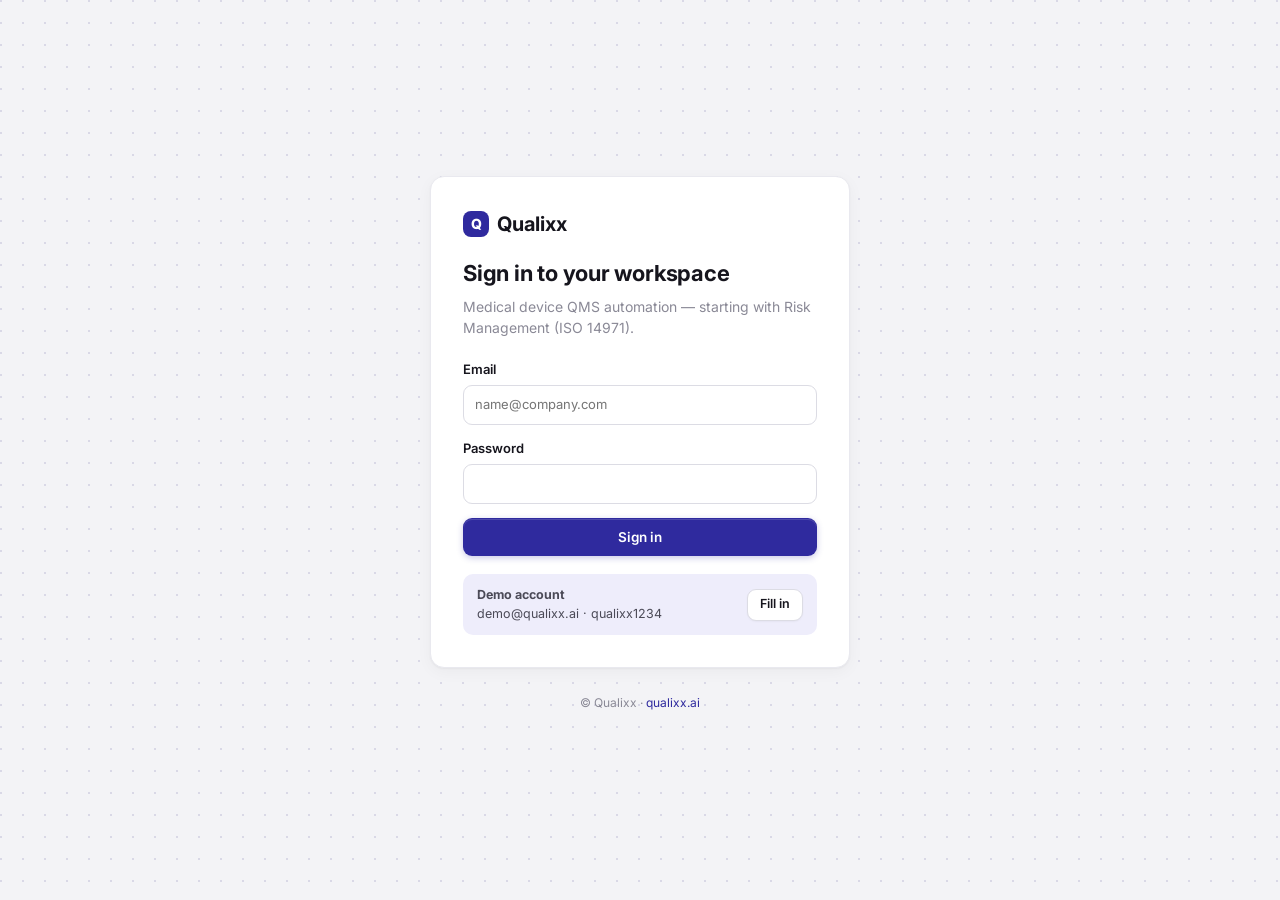
==== app/index.html @ 1f6617dc "Add files via upload" ====
<!doctype html>
<html lang="en">
<head>
  <meta charset="utf-8">
  <meta name="viewport" content="width=device-width, initial-scale=1">
  <title>Qualixx</title>
  <meta name="description" content="Qualixx – medical device QMS automation. Risk Management (ISO 14971) demo.">
  <meta name="robots" content="noindex">
  <link rel="preconnect" href="https://fonts.googleapis.com">
  <link rel="preconnect" href="https://fonts.gstatic.com" crossorigin>
  <link rel="stylesheet" href="https://fonts.googleapis.com/css2?family=Inter:wght@400;500;600;700&display=swap">
  <link rel="stylesheet" href="styles.css">
</head>
<body>
  <div id="app" aria-live="polite"></div>
  <div id="modal-root"></div>
  <div id="toast" role="status"></div>
  <noscript>Please enable JavaScript to use this app.</noscript>
  <script src="data.js"></script>
  <script src="app.js"></script>
</body>
</html>
---- app/styles.css ----
/* Qualixx demo – "Statly"-inspired analytics dashboard style */
:root {
  --bg: #f3f3f6;
  --surface: #ffffff;
  --surface-2: #f8f8fb;
  --line: #e9e9ef;
  --line-strong: #dcdce4;
  --ink: #16151d;
  --ink-2: #4b4a57;
  --muted: #8a8996;
  --accent: #2f2a9e;
  --accent-2: #4a43d1;
  --accent-soft: #eeedfb;
  --good: #1f9d55;
  --good-soft: #e8f6ee;
  --bad: #e0464b;
  --bad-soft: #fdecec;
  --warn: #c98a0c;
  --warn-soft: #fdf5e3;
  --grid-dot: #d9d8e6;
  --radius: 14px;
  --radius-sm: 9px;
  --shadow: 0 1px 2px rgba(22, 21, 29, .04), 0 4px 16px rgba(22, 21, 29, .04);
  --font: 'Inter', -apple-system, BlinkMacSystemFont, 'Segoe UI', Roboto, 'Helvetica Neue', Arial, sans-serif;
}

* { box-sizing: border-box; }
html, body { margin: 0; }
body { font-family: var(--font); background: var(--bg); color: var(--ink); font-size: 14px; line-height: 1.5; -webkit-font-smoothing: antialiased; }
a { color: var(--accent); text-decoration: none; }
a:hover { text-decoration: underline; }
h1, h2, h3, h4 { margin: 0; letter-spacing: -0.01em; }
h1 { font-size: 22px; font-weight: 700; }
h2 { font-size: 17px; font-weight: 600; }
h3 { font-size: 15px; font-weight: 600; margin: 22px 0 8px; }
h4 { font-size: 13px; font-weight: 600; }
small { font-size: 12px; }
.muted { color: var(--muted); }
.small { font-size: 12px; }
.ic { width: 17px; height: 17px; flex: none; }
.ic.muted { color: var(--muted); }

/* ---------- buttons ---------- */
.btn { display: inline-flex; align-items: center; justify-content: center; gap: 6px; height: 38px; padding: 0 16px; border-radius: var(--radius-sm); border: 1px solid transparent; font: inherit; font-weight: 600; font-size: 13.5px; cursor: pointer; text-decoration: none !important; white-space: nowrap; transition: background .15s, border-color .15s, box-shadow .15s; }
.btn .ic { width: 15px; height: 15px; }
.btn.sm { height: 32px; padding: 0 12px; font-size: 12.5px; }
.btn.block { width: 100%; }
.btn.primary { background: var(--accent); color: #fff; box-shadow: 0 1px 0 rgba(255, 255, 255, .15) inset, 0 2px 6px rgba(47, 42, 158, .25); }
.btn.primary:hover { background: var(--accent-2); }
.btn.outline { background: var(--surface); color: var(--ink); border-color: var(--line-strong); box-shadow: 0 1px 2px rgba(0, 0, 0, .04); }
.btn.outline:hover { border-color: var(--accent); color: var(--accent); }
.btn.danger { background: var(--bad); color: #fff; }
.btn:disabled { opacity: .45; cursor: not-allowed; box-shadow: none; }
.icon-btn { display: inline-grid; place-items: center; width: 30px; height: 30px; border-radius: 8px; border: 1px solid var(--line); background: var(--surface); color: var(--ink-2); cursor: pointer; font-size: 18px; line-height: 1; }
.icon-btn .ic { width: 15px; height: 15px; }
.icon-btn:hover { color: var(--accent); border-color: var(--accent); text-decoration: none; }

/* ---------- layout ---------- */
.layout { display: grid; grid-template-columns: 252px 1fr; min-height: 100vh; }
.sidebar { position: sticky; top: 0; height: 100vh; overflow-y: auto; background: var(--surface); border-right: 1px solid var(--line); padding: 18px 14px; display: flex; flex-direction: column; gap: 12px; }
.profile-card { display: flex; align-items: center; gap: 10px; padding: 10px; border: 1px solid var(--line); border-radius: 12px; background: var(--surface-2); }
.avatar { width: 36px; height: 36px; border-radius: 10px; background: linear-gradient(135deg, var(--accent), #6a63e8); color: #fff; display: grid; place-items: center; font-weight: 700; font-size: 13px; flex: none; }
.profile-text { display: flex; flex-direction: column; min-width: 0; }
.profile-text strong { font-size: 13.5px; }
.profile-text small { color: var(--muted); white-space: nowrap; overflow: hidden; text-overflow: ellipsis; }
.side-search { display: flex; align-items: center; gap: 8px; height: 36px; padding: 0 10px; border: 1px solid var(--line); border-radius: 10px; color: var(--muted); }
.side-search input { border: 0; outline: 0; background: transparent; font: inherit; width: 100%; color: var(--ink); }
.side-search:focus-within { border-color: var(--accent); }
.side-nav { display: flex; flex-direction: column; gap: 2px; }
.side-label { margin: 16px 10px 6px; font-size: 10.5px; font-weight: 600; letter-spacing: .08em; text-transform: uppercase; color: var(--muted); }
.nav-item { display: flex; align-items: center; gap: 10px; height: 36px; padding: 0 10px; border-radius: 9px; color: var(--ink-2); font-weight: 500; font-size: 13.5px; border: 0; background: none; font-family: inherit; cursor: pointer; text-align: left; width: 100%; position: relative; }
.nav-item:hover { background: var(--surface-2); color: var(--ink); text-decoration: none; }
.nav-item.on { background: var(--accent-soft); color: var(--accent); font-weight: 600; }
.nav-item.on::before { content: ''; position: absolute; left: -14px; top: 8px; bottom: 8px; width: 3px; border-radius: 0 3px 3px 0; background: var(--accent); }
.nav-item.disabled { color: #b4b3c0; cursor: default; }
.nav-item.disabled:hover { background: none; }
.nav-item em { margin-left: auto; font-style: normal; font-size: 10.5px; font-weight: 600; color: var(--muted); background: var(--surface-2); border: 1px solid var(--line); padding: 1px 6px; border-radius: 6px; }
.side-brand { margin-top: auto; display: inline-flex; align-items: center; gap: 8px; font-weight: 700; color: var(--ink); padding: 8px 10px; }
.side-brand.big { font-size: 20px; padding: 0; margin: 0 0 18px; }
.logo { width: 26px; height: 26px; border-radius: 8px; background: var(--accent); color: #fff; display: grid; place-items: center; font-weight: 800; font-size: 14px; }
.content { min-width: 0; display: flex; flex-direction: column; }
.main { padding: 28px 32px 16px; max-width: 1280px; width: 100%; }
.mobilebar { display: none; }
.demo-note { margin: auto 32px 20px; font-size: 12px; color: var(--muted); }

/* ---------- page ---------- */
.page-head { display: flex; justify-content: space-between; align-items: flex-end; gap: 16px; flex-wrap: wrap; margin-bottom: 20px; }
.page-head .muted { margin: 4px 0 0; }
.crumb { margin: 0 0 6px; font-size: 12.5px; color: var(--muted); }
.crumb a { color: var(--muted); }
.head-actions { display: flex; gap: 8px; flex-wrap: wrap; align-items: center; }
.section-title { margin: 28px 0 12px; }
.card { background: var(--surface); border: 1px solid var(--line); border-radius: var(--radius); box-shadow: var(--shadow); }

/* ---------- dashboard ---------- */
.dash-grid { display: grid; grid-template-columns: 1.05fr 1fr 1fr; gap: 16px; }
.report-card { padding: 20px; display: flex; flex-direction: column; gap: 8px; }
.report-art { height: 92px; }
.report-art svg { height: 100%; }
.report-card .muted { margin: 0 0 8px; }
.btn-row { display: flex; gap: 8px; flex-wrap: wrap; margin-top: auto; }
.kpi-card { padding: 18px 20px; display: flex; flex-direction: column; gap: 10px; position: relative; overflow: hidden; }
.kpi-top { display: flex; justify-content: space-between; color: var(--ink-2); font-weight: 500; }
.kpi-num { font-size: 34px; font-weight: 700; letter-spacing: -0.02em; line-height: 1.1; }
.kpi-num small { font-size: 18px; color: var(--muted); font-weight: 600; }
.chips { display: flex; gap: 6px; flex-wrap: wrap; position: relative; z-index: 1; }
.chip { display: inline-flex; gap: 5px; align-items: center; font-size: 12px; color: var(--ink-2); background: var(--surface-2); border: 1px solid var(--line); border-radius: 7px; padding: 2px 8px; max-width: 100%; white-space: nowrap; overflow: hidden; text-overflow: ellipsis; }
.chip b { color: var(--ink); }
.minibars { display: flex; align-items: flex-end; justify-content: flex-end; gap: 10px; height: 74px; margin-top: 4px; }
.minibars i { flex: 1; max-width: 26px; border-radius: 6px 6px 2px 2px; background: linear-gradient(180deg, #ecebf7, #f6f6fb); border: 1px solid var(--line); }
.minibars i.hi { background: linear-gradient(180deg, #e9e8fb, #fff); border: 1.5px solid var(--accent); }
.kpi-foot { display: flex; align-items: center; gap: 8px; }
.delta { font-size: 11.5px; font-weight: 600; padding: 2px 8px; border-radius: 7px; border: 1px solid; }
.delta.up { color: var(--good); border-color: #bfe5cf; background: var(--good-soft); }
.delta.down { color: var(--bad); border-color: #f5c4c5; background: var(--bad-soft); }

/* ---------- tables ---------- */
.table-card { padding: 6px 0 4px; }
.table-top { display: flex; justify-content: space-between; align-items: center; gap: 10px; padding: 10px 18px; }
.seg { display: flex; gap: 18px; }
.seg button { border: 0; background: none; font: inherit; font-weight: 600; color: var(--muted); padding: 6px 0; cursor: pointer; border-bottom: 2px solid transparent; }
.seg button span { font-size: 11px; color: var(--muted); background: var(--surface-2); border: 1px solid var(--line); border-radius: 6px; padding: 0 5px; margin-left: 3px; }
.seg button.on { color: var(--ink); border-color: var(--ink); }
.table-wrap { width: 100%; overflow-x: auto; }
.table { width: 100%; border-collapse: collapse; }
.table th { text-align: left; font-size: 11px; font-weight: 600; letter-spacing: .06em; text-transform: uppercase; color: var(--muted); padding: 10px 12px; border-bottom: 1px solid var(--line); background: var(--surface-2); white-space: nowrap; }
.table td { padding: 12px; border-bottom: 1px solid var(--line); vertical-align: top; }
.table tbody tr:hover { background: #fbfbfd; }
.table tr:last-child td { border-bottom: 0; }
.table.compact td { padding: 9px 10px; }
.table .cb { width: 36px; padding-left: 18px; }
.table input[type=checkbox] { width: 16px; height: 16px; accent-color: var(--accent); }
.table .actions { text-align: right; white-space: nowrap; }
.table .actions > * + * { margin-left: 6px; }
.table .center { text-align: center; }
.table .code { font-weight: 600; color: var(--accent); white-space: nowrap; }
.prod { display: flex; align-items: center; gap: 10px; color: var(--ink); }
.prod:hover { text-decoration: none; }
.prod:hover strong { color: var(--accent); }
.prod span:last-child { display: flex; flex-direction: column; }
.prod small { color: var(--muted); }
.thumb { width: 34px; height: 34px; border-radius: 9px; background: var(--surface-2); border: 1px solid var(--line); display: grid; place-items: center; font-size: 11px; font-weight: 700; color: var(--ink-2); flex: none; }
.pill { display: inline-flex; align-items: center; gap: 5px; font-weight: 600; font-size: 12.5px; padding: 3px 9px; border: 1px solid var(--line); border-radius: 8px; background: var(--surface); }
.pill .ic { width: 13px; height: 13px; color: var(--muted); }
.pill.bad { color: var(--bad); border-color: #f5c4c5; background: var(--bad-soft); }
.pill.good { color: var(--good); border-color: #bfe5cf; background: var(--good-soft); }
.mini-progress { width: 64px; height: 6px; background: var(--surface-2); border: 1px solid var(--line); border-radius: 6px; overflow: hidden; display: inline-block; vertical-align: middle; margin-right: 6px; }
.mini-progress i { display: block; height: 100%; background: var(--accent); }
.status { display: inline-block; font-size: 11.5px; font-weight: 600; padding: 2px 8px; border-radius: 7px; border: 1px solid; white-space: nowrap; }
.s-Draft { color: var(--warn); border-color: #f0dba9; background: var(--warn-soft); }
.s-Approved { color: var(--good); border-color: #bfe5cf; background: var(--good-soft); }
.s-Soon { color: var(--muted); border-color: var(--line); background: var(--surface-2); }
.empty { padding: 36px 20px; text-align: center; }
.empty .head-actions { justify-content: center; margin-top: 12px; }

/* ---------- work process ---------- */
.process-grid { display: grid; grid-template-columns: repeat(3, 1fr); gap: 16px; }
.process { padding: 20px; display: flex; flex-direction: column; gap: 6px; color: var(--ink); transition: border-color .15s, transform .15s; }
.process.live:hover { border-color: var(--accent); text-decoration: none; transform: translateY(-2px); }
.process.off { opacity: .6; }
.process-ic { width: 40px; height: 40px; border-radius: 11px; display: grid; place-items: center; background: var(--surface-2); border: 1px solid var(--line); color: var(--ink-2); margin-bottom: 6px; }
.process.live .process-ic { background: var(--accent); border-color: var(--accent); color: #fff; }
.process-ic .ic { width: 20px; height: 20px; }
.process-head { display: flex; justify-content: space-between; align-items: center; gap: 8px; }
.process-head strong { font-size: 15px; }
.std { color: var(--muted); }
.desc { color: var(--ink-2); font-size: 13px; }

/* ---------- risk file detail ---------- */
.progress-box { min-width: 230px; background: var(--surface); border: 1px solid var(--line); border-radius: 12px; padding: 10px 14px; display: flex; flex-direction: column; gap: 6px; box-shadow: var(--shadow); }
.progress-box .bar { height: 7px; background: var(--surface-2); border-radius: 6px; overflow: hidden; border: 1px solid var(--line); }
.progress-box .bar i { display: block; height: 100%; background: var(--accent); }
.steps { display: flex; flex-wrap: wrap; gap: 4px; padding: 4px; margin-bottom: 14px; background: var(--surface); border: 1px solid var(--line); border-radius: 12px; }
.steps a { display: inline-flex; align-items: center; gap: 7px; padding: 8px 12px; border-radius: 9px; color: var(--ink-2); font-weight: 500; white-space: nowrap; }
.steps a small { color: var(--muted); font-size: 11px; }
.steps a:hover { background: var(--surface-2); text-decoration: none; }
.steps a.on { background: var(--accent); color: #fff; }
.steps a.on small, .steps a.on .num { color: #fff; }
.steps .num { width: 20px; height: 20px; border-radius: 6px; display: grid; place-items: center; font-size: 11px; font-weight: 700; background: var(--surface-2); border: 1px solid var(--line); color: var(--ink-2); }
.steps a.on .num { background: rgba(255, 255, 255, .18); border-color: rgba(255, 255, 255, .25); }
.panel { padding: 22px 24px; }
.panel-title { margin-bottom: 14px; }
.panel-title h2 small { font-weight: 500; color: var(--muted); font-size: 12px; margin-left: 4px; }
.panel-title p { margin: 4px 0 0; }
.panel-head { display: flex; justify-content: space-between; align-items: flex-start; gap: 12px; flex-wrap: wrap; }
.panel > .panel-title ~ .panel-title { margin-top: 28px; }
.prose ol, .prose p { color: var(--ink-2); }

/* ---------- forms ---------- */
.form { display: grid; gap: 14px; }
.form.grid2 { grid-template-columns: 1fr 1fr; }
.form .wide { grid-column: 1 / -1; }
.form label, .block-label { display: flex; flex-direction: column; gap: 6px; font-weight: 600; font-size: 13px; color: var(--ink); }
.hint { font-weight: 400; color: var(--muted); }
input, textarea, select { font: inherit; font-weight: 400; color: var(--ink); background: var(--surface); border: 1px solid var(--line-strong); border-radius: var(--radius-sm); padding: 9px 11px; width: 100%; }
input:focus, textarea:focus, select:focus { outline: none; border-color: var(--accent); box-shadow: 0 0 0 3px var(--accent-soft); }
textarea { resize: vertical; }
.form-actions { display: flex; justify-content: flex-end; gap: 8px; }
.form label.check, .inline label.check { flex-direction: row; align-items: center; gap: 8px; font-weight: 500; }
.check input { width: 16px; height: 16px; accent-color: var(--accent); }
.radios { border: 0; padding: 0; margin: 0; display: flex; gap: 18px; flex-wrap: wrap; }
.radios legend { font-weight: 600; font-size: 13px; margin-bottom: 6px; }
.radios label { flex-direction: row; align-items: center; gap: 6px; font-weight: 500; }
.radios input { width: auto; accent-color: var(--accent); }
.error { color: var(--bad); margin: 0; font-size: 13px; }

/* ---------- matrix & risk ---------- */
.matrix { border-collapse: separate; border-spacing: 4px; min-width: 620px; }
.matrix th { font-size: 11.5px; font-weight: 500; color: var(--ink-2); text-align: center; padding: 6px; }
.matrix th small { color: var(--muted); }
.matrix th.axis { text-align: left; white-space: nowrap; }
.cell { width: 100%; min-width: 88px; height: 40px; border-radius: 8px; border: 1px solid; font: inherit; font-size: 11.5px; font-weight: 600; cursor: pointer; display: flex; align-items: center; justify-content: center; gap: 6px; }
.cell:disabled { cursor: default; }
.cell.acc { background: var(--good-soft); color: var(--good); border-color: #c8e8d5; }
.cell.unacc { background: var(--bad-soft); color: var(--bad); border-color: #f5cfd0; }
.cell b { background: var(--ink); color: #fff; border-radius: 6px; padding: 0 6px; font-size: 11px; }
.defs { display: grid; grid-template-columns: 1fr 1fr; gap: 16px; margin-top: 14px; }
.defs ul { margin: 6px 0 0; padding-left: 16px; color: var(--ink-2); }
.badge { display: inline-flex; align-items: center; gap: 5px; font-size: 11.5px; font-weight: 600; padding: 3px 8px; border-radius: 7px; border: 1px solid; white-space: nowrap; }
.badge small { font-weight: 500; opacity: .8; font-size: 11px; }
.badge.acc { color: var(--good); border-color: #bfe5cf; background: var(--good-soft); }
.badge.unacc { color: var(--bad); border-color: #f5c4c5; background: var(--bad-soft); }
.badge.none { color: var(--muted); border-color: var(--line); background: var(--surface-2); }
.cat { font-size: 11px; color: var(--muted); font-weight: 500; }
.hz-card { border: 1px solid var(--line); border-radius: 12px; padding: 16px; margin-top: 12px; display: flex; flex-direction: column; gap: 10px; align-items: flex-start; }
.hz-card > * { align-self: stretch; }
.hz-card > .btn { align-self: flex-start; }
.hz-card.need { border-left: 3px solid var(--bad); }
.hz-card header { display: flex; justify-content: space-between; gap: 10px; flex-wrap: wrap; }
.hz-card .code { color: var(--accent); font-weight: 700; }
.hz-badges { display: flex; gap: 6px; align-items: center; flex-wrap: wrap; }
.alert { margin: 0; padding: 8px 12px; border-radius: 9px; background: var(--bad-soft); color: var(--bad); font-size: 13px; font-weight: 500; }
.alert.soft { background: var(--warn-soft); color: #8a5d00; }
.ctype { font-size: 11.5px; font-weight: 600; padding: 2px 7px; border-radius: 6px; white-space: nowrap; border: 1px solid var(--line); }
.t-design { color: var(--accent); background: var(--accent-soft); border-color: #dad8f6; }
.t-protect { color: #0f7a8a; background: #e6f6f8; border-color: #c4e8ed; }
.t-info { color: #8a5d00; background: var(--warn-soft); border-color: #f0dba9; }
.residual { background: var(--surface-2); border: 1px solid var(--line); border-radius: 10px; padding: 12px 14px; display: flex; flex-direction: column; gap: 10px; }
.residual h4 small { color: var(--muted); font-weight: 500; }
.inline { display: flex; gap: 12px; flex-wrap: wrap; align-items: flex-end; }
.inline label { display: flex; flex-direction: column; gap: 5px; font-weight: 600; font-size: 12.5px; min-width: 170px; }
.inline label.check { min-width: 0; padding-bottom: 8px; }
.warn-text { color: var(--bad); }

/* ---------- review ---------- */
.checks { list-style: none; padding: 0; margin: 0 0 16px; display: grid; gap: 6px; }
.checks li { display: flex; align-items: center; gap: 10px; padding: 9px 12px; border: 1px solid var(--line); border-radius: 10px; }
.checks li small { margin-left: auto; color: var(--muted); }
.checks .mark { width: 20px; height: 20px; border-radius: 6px; display: grid; place-items: center; font-size: 12px; font-weight: 700; flex: none; }
.checks .ok .mark { background: var(--good-soft); color: var(--good); }
.checks .no .mark { background: var(--bad-soft); color: var(--bad); }
.checks .no { border-color: #f5cfd0; }
.approve-form { border: 1px solid var(--line); border-radius: 12px; padding: 16px; background: var(--surface-2); max-width: 520px; }
.approve-form h3 { margin: 0; }
.approve-form p { margin: 0; }
.approved { display: flex; justify-content: space-between; align-items: center; gap: 12px; padding: 14px 16px; border-radius: 12px; background: var(--good-soft); border: 1px solid #bfe5cf; color: #156a3a; flex-wrap: wrap; }

/* ---------- report ---------- */
.report { margin-top: 16px; border: 1px solid var(--line); border-radius: 12px; padding: 28px; background: #fff; }
.report h1 { font-size: 22px; margin-bottom: 12px; }
.report h2 { font-size: 15px; margin: 24px 0 8px; padding-bottom: 6px; border-bottom: 2px solid var(--ink); }
.kv { width: 100%; border-collapse: collapse; }
.kv th, .kv td { border: 1px solid var(--line); padding: 7px 10px; text-align: left; vertical-align: top; font-size: 13px; }
.kv th { background: var(--surface-2); width: 180px; font-weight: 600; }
.report-table { font-size: 12px; table-layout: fixed; min-width: 760px; }
.report-table td { word-break: break-word; }
.report-table td hr { border: 0; border-top: 1px dashed var(--line); margin: 5px 0; }

/* ---------- login ---------- */
.login-wrap { min-height: 100vh; display: grid; place-items: center; padding: 24px 16px; align-content: center; gap: 14px;
  background: radial-gradient(circle at 1px 1px, var(--grid-dot) 1px, transparent 0) 0 0 / 22px 22px, var(--bg); }
.login-card { width: 100%; max-width: 420px; padding: 32px; }
.login-card h1 { font-size: 22px; }
.login-card > .muted { margin: 6px 0 22px; }
.demo-account { margin-top: 18px; display: flex; justify-content: space-between; align-items: center; gap: 10px; padding: 12px 14px; border-radius: 10px; background: var(--accent-soft); font-size: 12.5px; color: var(--ink-2); }
.foot { font-size: 12px; }

/* ---------- modal & toast ---------- */
.modal-bg { position: fixed; inset: 0; background: rgba(22, 21, 29, .35); z-index: 40; }
.modal { position: fixed; z-index: 41; top: 50%; left: 50%; transform: translate(-50%, -50%); width: min(640px, calc(100vw - 32px)); max-height: calc(100vh - 48px); overflow-y: auto; background: var(--surface); border-radius: 16px; padding: 20px 22px; box-shadow: 0 20px 50px rgba(0, 0, 0, .18); }
.modal header { display: flex; justify-content: space-between; align-items: center; margin-bottom: 14px; }
#toast { position: fixed; bottom: 22px; left: 50%; transform: translate(-50%, 20px); background: var(--ink); color: #fff; padding: 10px 16px; border-radius: 10px; font-size: 13px; opacity: 0; pointer-events: none; transition: .2s; z-index: 50; }
#toast.show { opacity: 1; transform: translate(-50%, 0); }

/* ---------- responsive ---------- */
@media (max-width: 1100px) {
  .dash-grid { grid-template-columns: 1fr 1fr; }
  .report-card { grid-column: 1 / -1; }
  .process-grid { grid-template-columns: 1fr 1fr; }
}
@media (max-width: 820px) {
  .steps { flex-wrap: nowrap; overflow-x: auto; }
  .layout { grid-template-columns: 1fr; }
  .sidebar { position: fixed; left: 0; top: 0; z-index: 30; width: 260px; transform: translateX(-100%); transition: transform .2s; box-shadow: 0 10px 40px rgba(0, 0, 0, .15); }
  .sidebar.open { transform: none; }
  .mobilebar { display: flex; align-items: center; gap: 10px; padding: 12px 16px; background: var(--surface); border-bottom: 1px solid var(--line); position: sticky; top: 0; z-index: 20; }
  .mobilebar .side-brand { margin: 0; padding: 0; }
  .main { padding: 20px 16px; }
  .demo-note { margin: 0 16px 16px; }
  .dash-grid, .process-grid, .form.grid2, .defs { grid-template-columns: 1fr; }
  .progress-box { min-width: 0; width: 100%; }
  .panel { padding: 16px; }
  .seg { gap: 12px; }
}

/* ---------- print ---------- */
@media print {
  body { background: #fff; }
  .sidebar, .mobilebar, .page-head, .steps, .no-print, .demo-note, #toast { display: none !important; }
  .layout { display: block; }
  .main { padding: 0; max-width: none; }
  .card, .panel, .report { border: 0; box-shadow: none; padding: 0; margin: 0; }
  .report h2 { break-after: avoid; }
  .report tr { break-inside: avoid; }
}
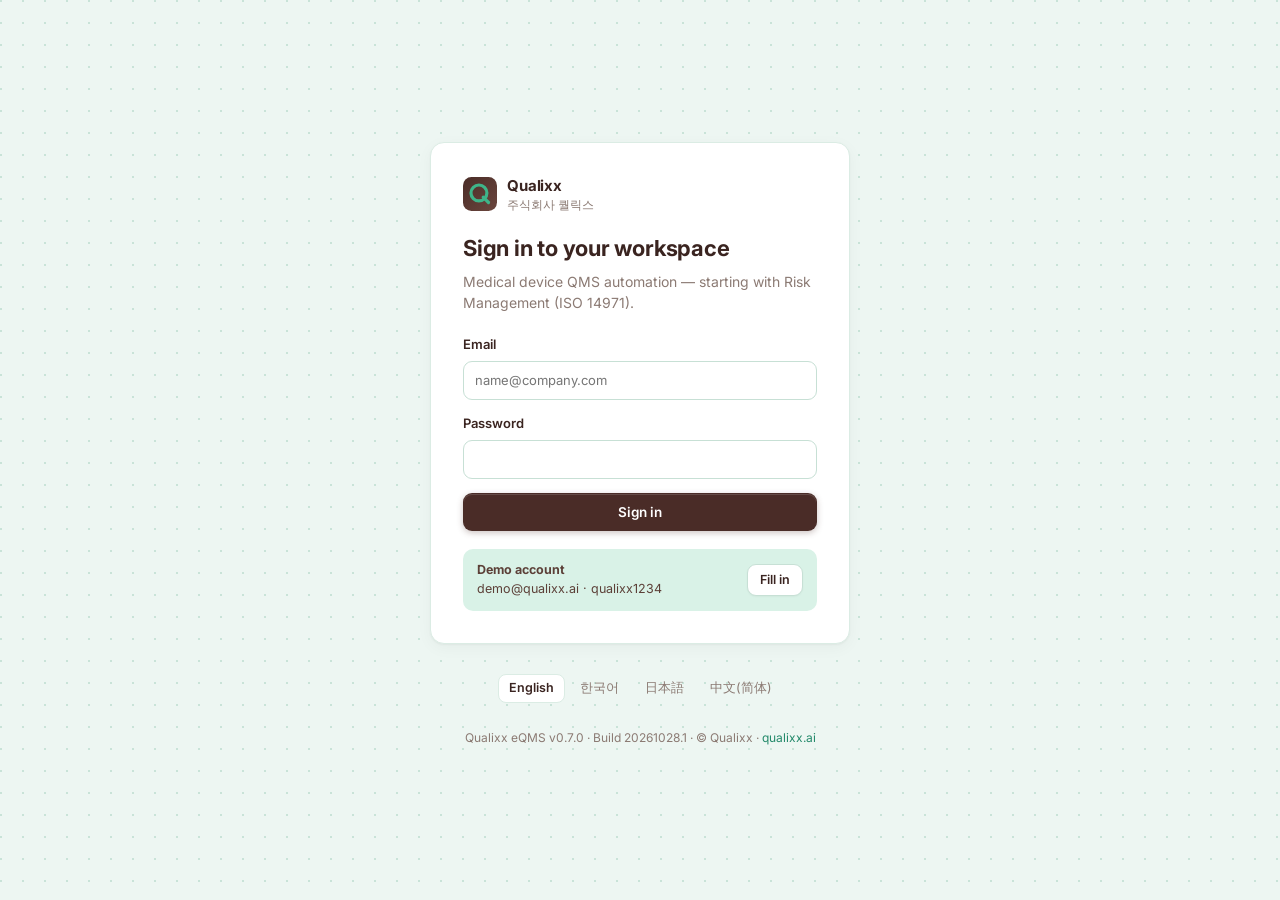
==== commit 05ecad0d: "App v0.7.0: document control, My Tasks, market authorizations, product standards, quality policy & o" ====
--- a/app/index.html
+++ b/app/index.html
@@ -17,6 +17,8 @@
   <div id="toast" role="status"></div>
   <noscript>Please enable JavaScript to use this app.</noscript>
   <script src="data.js"></script>
+  <script src="org.js"></script>
+  <script src="i18n.js"></script>
   <script src="app.js"></script>
 </body>
 </html>
--- a/app/styles.css
+++ b/app/styles.css
@@ -313,3 +313,335 @@
   .report h2 { break-after: avoid; }
   .report tr { break-inside: avoid; }
 }
+
+/* ---------- organization pack: brand, documents, process map, people, messages ---------- */
+.org-brand { display: flex; align-items: center; gap: 10px; padding: 4px 4px 10px; border-bottom: 1px solid var(--line); color: var(--ink); }
+.org-brand:hover { text-decoration: none; }
+.org-brand img { height: 34px; max-width: 120px; object-fit: contain; }
+.org-brand span:last-child { display: flex; flex-direction: column; min-width: 0; }
+.org-brand strong { font-size: 15px; letter-spacing: -0.01em; }
+.org-brand small { color: var(--muted); font-size: 11.5px; }
+.org-brand.big { border: 0; padding: 0; margin-bottom: 18px; }
+.org-logo { width: 38px; height: 38px; border-radius: 10px; display: grid; place-items: center; font-weight: 800; font-size: 14px; color: #fff; background: linear-gradient(135deg, #0f172a, #334155); flex: none; letter-spacing: .02em; }
+.side-brand.powered { font-weight: 500; font-size: 12px; color: var(--muted); gap: 6px; }
+.side-brand.powered .logo { width: 20px; height: 20px; font-size: 11px; border-radius: 6px; }
+.side-brand.powered b { color: var(--ink); }
+.nav-item em.count { font-style: normal; }
+.inline-search { display: flex; align-items: center; gap: 8px; height: 34px; padding: 0 10px; border: 1px solid var(--line); border-radius: 9px; color: var(--muted); min-width: 220px; }
+.inline-search input { border: 0; padding: 0; box-shadow: none !important; }
+tr.clickable { cursor: pointer; }
+.dtype { font-size: 11.5px; font-weight: 600; padding: 2px 7px; border-radius: 6px; border: 1px solid var(--line); white-space: nowrap; }
+.t-manual { color: var(--accent); background: var(--accent-soft); border-color: #dad8f6; }
+.t-procedure { color: #0f7a8a; background: #e6f6f8; border-color: #c4e8ed; }
+.t-form { color: var(--ink-2); background: var(--surface-2); }
+.t-instruction { color: #8a5d00; background: var(--warn-soft); border-color: #f0dba9; }
+.doc-grid { display: grid; grid-template-columns: 2fr 1fr; gap: 16px; align-items: start; }
+.file-card { display: flex; flex-direction: column; gap: 8px; align-items: flex-start; }
+.file-card h3 { margin: 4px 0 0; }
+.file-card p { margin: 0; }
+.file-icon { width: 44px; height: 44px; border-radius: 12px; display: grid; place-items: center; background: var(--accent-soft); color: var(--accent); }
+.file-icon .ic { width: 22px; height: 22px; }
+.section-title small { font-weight: 500; font-size: 13px; margin-left: 6px; }
+.org-strip { display: grid; grid-template-columns: repeat(3, 1fr); gap: 16px; margin-top: 16px; }
+.strip-item { display: flex; align-items: center; gap: 12px; padding: 14px 16px; color: var(--ink); }
+.strip-item:hover { border-color: var(--accent); text-decoration: none; }
+.strip-item .process-ic { margin: 0; }
+.strip-item > span:last-child { display: flex; flex-direction: column; }
+.pm-group { margin-bottom: 22px; }
+.pm-group h3 { margin: 0 0 10px; }
+.pm-grid { display: grid; grid-template-columns: repeat(auto-fill, minmax(230px, 1fr)); gap: 12px; }
+.pm { padding: 14px 16px; display: flex; flex-direction: column; gap: 4px; color: var(--ink); transition: border-color .15s, transform .15s; }
+.pm:hover { border-color: var(--accent); text-decoration: none; transform: translateY(-1px); }
+.pm.live { border-color: var(--accent); box-shadow: 0 0 0 3px var(--accent-soft); }
+.pm-head { display: flex; justify-content: space-between; align-items: center; }
+.pm .code { color: var(--accent); font-weight: 700; font-size: 12.5px; }
+.pm-meta { display: flex; gap: 4px; flex-wrap: wrap; margin-top: 6px; }
+.pm-meta .pill { font-size: 11px; padding: 1px 7px; }
+.people-grid { display: grid; grid-template-columns: repeat(auto-fill, minmax(240px, 1fr)); gap: 16px; }
+.person { padding: 20px; display: flex; flex-direction: column; align-items: flex-start; gap: 4px; }
+.avatar.lg { width: 52px; height: 52px; border-radius: 14px; font-size: 17px; margin-bottom: 6px; }
+.person-title { font-weight: 500; color: var(--ink-2); margin: 4px 0; }
+.person .email { font-size: 12.5px; margin-top: 4px; }
+.person .btn-row { margin-top: 10px; }
+.chat { display: grid; grid-template-columns: 260px 1fr; min-height: 520px; overflow: hidden; }
+.chat-list { border-right: 1px solid var(--line); padding: 8px; display: flex; flex-direction: column; gap: 2px; }
+.chat-item { display: flex; gap: 10px; align-items: center; padding: 10px; border-radius: 10px; color: var(--ink); }
+.chat-item:hover { background: var(--surface-2); text-decoration: none; }
+.chat-item.on { background: var(--accent-soft); }
+.chat-item > span:last-child, .chat-head > span:nth-child(2) { display: flex; flex-direction: column; min-width: 0; }
+.chat-item small { white-space: nowrap; overflow: hidden; text-overflow: ellipsis; max-width: 170px; }
+.chat-pane { display: flex; flex-direction: column; min-width: 0; }
+.chat-head { display: flex; align-items: center; gap: 10px; padding: 12px 16px; border-bottom: 1px solid var(--line); }
+.chat-head .btn { margin-left: auto; }
+.chat-body { flex: 1; overflow-y: auto; padding: 16px; display: flex; flex-direction: column; gap: 8px; background: var(--surface-2); max-height: 420px; min-height: 300px; }
+.bubble { max-width: 70%; align-self: flex-start; background: var(--surface); border: 1px solid var(--line); border-radius: 12px 12px 12px 4px; padding: 8px 12px; }
+.bubble.me { align-self: flex-end; background: var(--accent); color: #fff; border-color: var(--accent); border-radius: 12px 12px 4px 12px; }
+.bubble p { margin: 0; white-space: pre-wrap; }
+.bubble small { opacity: .7; font-size: 11px; }
+.center-text { text-align: center; margin-top: 60px; }
+.chat-compose { display: flex; gap: 8px; padding: 12px; border-top: 1px solid var(--line); }
+@media (max-width: 1100px) { .doc-grid { grid-template-columns: 1fr; } }
+@media (max-width: 820px) {
+  .org-strip { grid-template-columns: 1fr; }
+  .chat { grid-template-columns: 1fr; }
+  .chat-list { flex-direction: row; overflow-x: auto; border-right: 0; border-bottom: 1px solid var(--line); }
+  .chat-item small { display: none; }
+  .inline-search { min-width: 0; width: 100%; }
+  .table-top { flex-wrap: wrap; }
+}
+
+/* ---------- products ---------- */
+.linked { display: flex; flex-direction: column; gap: 8px; margin-bottom: 12px; }
+.linked-item { display: flex; justify-content: space-between; align-items: center; gap: 10px; padding: 10px 12px; border: 1px solid var(--line); border-radius: 10px; color: var(--ink); }
+.linked-item:hover { border-color: var(--accent); text-decoration: none; }
+.linked-item > span:first-child { display: flex; flex-direction: column; }
+.btn.ghost { background: none; border-color: transparent; color: var(--ink-2); }
+.btn.ghost:hover { color: var(--bad); }
+.danger-link { margin-top: 6px; }
+.panel > .btn + .btn { margin-left: 6px; }
+.mono { font-family: ui-monospace, SFMono-Regular, Menlo, Consolas, monospace; font-size: 12px; }
+.form-sep { margin: 8px 0 0; padding-top: 12px; border-top: 1px solid var(--line); font-weight: 700; font-size: 12px; letter-spacing: .06em; text-transform: uppercase; color: var(--muted); }
+.label-preview { padding: 20px; border: 1.5px solid var(--ink); border-radius: 12px; display: flex; flex-direction: column; gap: 6px; background: var(--surface); }
+.lp-tag { margin: 0 0 4px; font-size: 11px; font-weight: 600; letter-spacing: .06em; text-transform: uppercase; color: var(--muted); }
+.lp-name { font-size: 17px; }
+.lp-model { color: var(--ink-2); font-size: 13px; }
+.label-preview dl { display: grid; grid-template-columns: 110px 1fr; gap: 6px 10px; margin: 10px 0 0; font-size: 12.5px; }
+.label-preview dt { color: var(--muted); font-weight: 600; }
+.label-preview dd { margin: 0; min-width: 0; overflow-wrap: anywhere; }
+.lp-warn { margin: 8px 0 0; padding: 8px 10px; border-radius: 8px; background: var(--warn-soft); color: #8a5d00; font-size: 12.5px; }
+.lp-foot { margin: 6px 0 0; font-size: 11.5px; color: var(--muted); }
+.steps a .ic { width: 15px; height: 15px; }
+
+/* ---------- About Qualixx ---------- */
+.app-version { display: flex; flex-direction: column; margin-top: auto; padding: 10px; border-top: 1px solid var(--line); font-size: 12px; font-weight: 600; color: var(--ink-2); }
+.app-version small { font-weight: 400; color: var(--muted); }
+.app-version:hover { text-decoration: none; color: var(--accent); }
+.app-label { padding: 22px; border: 1.5px solid var(--ink); }
+.al-head { display: flex; align-items: center; gap: 12px; padding-bottom: 14px; border-bottom: 1px solid var(--line); }
+.al-head img { border-radius: 12px; }
+.al-head > span:nth-child(2) { display: flex; flex-direction: column; }
+.al-head strong { font-size: 18px; }
+.al-head small { color: var(--muted); }
+.al-head .status { margin-left: auto; }
+.app-label dl { display: grid; grid-template-columns: 150px 1fr; gap: 10px 14px; margin: 14px 0 0; font-size: 13px; }
+.app-label dt { color: var(--muted); font-weight: 600; }
+.app-label dd { margin: 0; min-width: 0; overflow-wrap: anywhere; }
+.releases { list-style: none; padding: 0; margin: 0; display: grid; gap: 10px; }
+.releases li { border: 1px solid var(--line); border-radius: 10px; padding: 10px 12px; }
+.releases li small { margin-left: 8px; }
+.releases p { margin: 4px 0 0; font-size: 13px; color: var(--ink-2); }
+@media (max-width: 820px) { .app-label dl { grid-template-columns: 1fr; gap: 2px; } .app-label dd { margin-bottom: 8px; } }
+
+/* ================= Theme: Mint chocolate ================= */
+:root {
+  --bg: #edf6f2;
+  --surface: #ffffff;
+  --surface-2: #f4faf7;
+  --line: #dbece4;
+  --line-strong: #c7e0d5;
+  --ink: #3a2420;
+  --ink-2: #5c4038;
+  --muted: #8b7a73;
+  --accent: #4a2c27;        /* chocolate */
+  --accent-2: #63403a;
+  --accent-soft: #d9f2e7;   /* mint cream */
+  --mint: #3eb489;          /* mint */
+  --mint-deep: #23896a;
+  --grid-dot: #c9e3d8;
+}
+.btn.primary { box-shadow: 0 1px 0 rgba(255, 255, 255, .15) inset, 0 2px 6px rgba(74, 44, 39, .28); }
+.btn.outline:hover { border-color: var(--mint-deep); color: var(--mint-deep); }
+.avatar { background: linear-gradient(135deg, var(--accent), var(--mint)); }
+.logo { background: var(--accent); color: var(--mint); }
+.nav-item.on { background: var(--accent-soft); color: var(--accent); }
+.nav-item.on::before { background: var(--mint); }
+.steps a.on { background: var(--accent); color: #fff; }
+.steps a.on .num { background: var(--mint); border-color: var(--mint); color: var(--accent); }
+.progress-box .bar i, .mini-progress i { background: var(--mint); }
+.minibars i.hi { border-color: var(--mint-deep); background: linear-gradient(180deg, #d4f1e5, #fff); }
+.minibars i { background: linear-gradient(180deg, #e6f3ed, #f6fbf8); }
+.t-design, .t-manual { color: var(--accent); background: var(--accent-soft); border-color: #bfe6d5; }
+.process.live .process-ic, .file-icon { background: var(--accent); color: var(--mint); border-color: var(--accent); }
+.pm.live { border-color: var(--mint-deep); box-shadow: 0 0 0 3px var(--accent-soft); }
+.pm .code, .table .code, .hz-card .code { color: var(--mint-deep); }
+.seg button.on { color: var(--accent); border-color: var(--mint); }
+.bubble.me { background: var(--accent); border-color: var(--accent); }
+.demo-account { background: var(--accent-soft); }
+input:focus, textarea:focus, select:focus { border-color: var(--mint-deep); box-shadow: 0 0 0 3px var(--accent-soft); }
+.side-search:focus-within { border-color: var(--mint-deep); }
+.org-logo { background: linear-gradient(135deg, var(--accent), #6b463e); color: var(--mint); }
+a { color: var(--mint-deep); }
+.crumb a, .prod, .chat-item, .linked-item, .pm, .strip-item, .org-brand, .side-brand, .process { color: inherit; }
+.crumb a { color: var(--muted); }
+.login-wrap { background: radial-gradient(circle at 1px 1px, var(--grid-dot) 1px, transparent 0) 0 0 / 22px 22px, var(--bg); }
+
+/* ---------- process navigation, workspace, quick search ---------- */
+button.side-search { width: 100%; background: var(--surface); font: inherit; cursor: pointer; text-align: left; }
+button.side-search span { flex: 1; }
+.side-search kbd, .palette-input kbd { font-family: inherit; font-size: 10.5px; color: var(--muted); border: 1px solid var(--line); border-radius: 5px; padding: 1px 5px; background: var(--surface-2); }
+button.side-search:hover { border-color: var(--mint-deep); }
+.side-sub { display: flex; align-items: center; gap: 6px; margin: 10px 10px 4px; font-size: 11.5px; font-weight: 600; color: var(--ink-2); }
+.side-sub .ic { width: 13px; height: 13px; color: var(--mint-deep); }
+.side-empty { margin: 0 10px 6px; font-size: 12px; color: var(--muted); }
+.nav-item.sub { height: 32px; font-size: 13px; padding-left: 12px; }
+.nav-code { font-size: 10.5px; font-weight: 700; color: var(--mint-deep); width: 30px; flex: none; }
+.nav-item.sub span:nth-child(2) { white-space: nowrap; overflow: hidden; text-overflow: ellipsis; min-width: 0; }
+.live-dot { width: 7px; height: 7px; border-radius: 50%; background: var(--mint); margin-left: auto; flex: none; font-style: normal; }
+.nav-group { display: flex; align-items: center; gap: 8px; width: 100%; height: 32px; padding: 0 10px; border: 0; background: none; font: inherit; font-size: 12.5px; font-weight: 600; color: var(--ink-2); cursor: pointer; border-radius: 8px; text-align: left; }
+.nav-group:hover { background: var(--surface-2); }
+.nav-group .ic { width: 14px; height: 14px; transition: transform .15s; color: var(--muted); }
+.nav-group.open .ic { transform: rotate(90deg); }
+.nav-group span { flex: 1; }
+.nav-group em { font-style: normal; font-size: 10.5px; color: var(--muted); }
+.nav-group-items { display: flex; flex-direction: column; gap: 1px; margin: 0 0 4px 10px; padding-left: 4px; border-left: 1px solid var(--line); }
+.code-badge { display: inline-block; font-size: 14px; font-weight: 700; color: var(--accent); background: var(--accent-soft); border-radius: 8px; padding: 2px 8px; vertical-align: 3px; margin-right: 4px; }
+.btn.pinned { border-color: var(--mint-deep); color: var(--mint-deep); background: var(--accent-soft); }
+.btn.pinned .ic { fill: currentColor; }
+.ws-grid { display: grid; grid-template-columns: 2fr 1fr; gap: 16px; align-items: start; }
+.ws-status p { margin: 0 0 12px; }
+.ws-kpis { display: grid; grid-template-columns: repeat(3, 1fr); gap: 8px; margin-bottom: 12px; }
+.ws-kpis span { border: 1px solid var(--line); border-radius: 10px; padding: 10px; display: flex; flex-direction: column; }
+.ws-kpis strong { font-size: 22px; }
+.ws-kpis small { color: var(--muted); }
+.chip-row { display: flex; flex-wrap: wrap; gap: 8px; }
+.chip.link { color: var(--ink); padding: 5px 10px; }
+.chip.link:hover { border-color: var(--mint-deep); text-decoration: none; }
+.chip.link b { color: var(--mint-deep); margin-right: 2px; }
+.modal.palette { top: 12vh; transform: translateX(-50%); padding: 0; width: min(620px, calc(100vw - 32px)); max-height: 70vh; display: flex; flex-direction: column; overflow: hidden; }
+.palette-input { display: flex; align-items: center; gap: 10px; padding: 14px 16px; border-bottom: 1px solid var(--line); color: var(--muted); }
+.palette-input input { border: 0; padding: 0; font-size: 15px; box-shadow: none !important; }
+.palette-results { overflow-y: auto; padding: 6px; }
+.palette-item { display: flex; align-items: center; gap: 12px; padding: 9px 10px; border-radius: 9px; color: var(--ink); }
+.palette-item:hover, .palette-item.sel { background: var(--accent-soft); text-decoration: none; }
+.palette-item > span:last-child { display: flex; flex-direction: column; min-width: 0; }
+.palette-item strong { font-weight: 600; white-space: nowrap; overflow: hidden; text-overflow: ellipsis; }
+.pk { flex: none; width: 70px; font-size: 10.5px; font-weight: 700; letter-spacing: .04em; text-transform: uppercase; color: var(--mint-deep); }
+.palette-empty { padding: 18px; text-align: center; }
+@media (max-width: 1100px) { .ws-grid { grid-template-columns: 1fr; } }
+@media (max-width: 820px) { .side-search kbd { display: none; } .pk { width: 56px; } }
+
+/* ---------- v0.6 Document Control + My Tasks ---------- */
+.grid2 { display: grid; grid-template-columns: 1fr 1fr; gap: 14px; align-items: end; }
+.mono, .doc-text, .diff { font-family: ui-monospace, SFMono-Regular, Menlo, Consolas, monospace; font-size: 12.5px; line-height: 1.55; }
+.doc-text { white-space: pre-wrap; margin: 0; background: var(--surface-2); border: 1px solid var(--line); border-radius: 10px; padding: 14px 16px; max-height: 420px; overflow: auto; }
+.diff { white-space: pre-wrap; margin: 0; background: var(--surface-2); border: 1px solid var(--line); border-radius: 10px; padding: 10px 0; max-height: 360px; overflow: auto; }
+.diff span { display: block; padding: 0 14px; }
+.diff span.add { background: #e3f6ec; color: #11673a; }
+.diff span.del { background: #fdeaea; color: #a3262b; text-decoration: line-through; text-decoration-color: rgba(163, 38, 43, .35); }
+.diff-add-n { color: var(--good); font-weight: 700; } .diff-del-n { color: var(--bad); font-weight: 700; }
+.diff-box { margin-top: 14px; } .diff-box summary { cursor: pointer; font-weight: 600; font-size: 13px; margin-bottom: 8px; }
+.dc-change { margin-bottom: 16px; border-left: 4px solid var(--mint, #3eb489); }
+.dc-change .doc-grid { margin-top: 6px; }
+.dc-steps { list-style: none; display: flex; gap: 6px; margin: 0; padding: 0; flex-wrap: wrap; }
+.dc-steps li { display: inline-flex; align-items: center; gap: 6px; font-size: 12px; font-weight: 600; color: var(--muted); padding: 3px 9px 3px 4px; border-radius: 999px; background: var(--surface-2); border: 1px solid var(--line); white-space: nowrap; }
+.dc-steps li span { width: 18px; height: 18px; border-radius: 50%; display: grid; place-items: center; font-size: 10.5px; background: #fff; border: 1px solid var(--line); }
+.dc-steps li.done { color: var(--good); } .dc-steps li.done span { background: var(--good-soft); border-color: #bfe5cf; }
+.dc-steps li.cur { color: #fff; background: var(--accent); border-color: var(--accent); } .dc-steps li.cur span { background: var(--mint, #3eb489); border-color: var(--mint, #3eb489); color: var(--accent); }
+td .dc-steps li { padding: 2px 7px 2px 3px; font-size: 11px; }
+.s-InReview, .s-Approval { color: var(--accent); border-color: #d6d3f3; background: var(--accent-soft); }
+.s-Effective { color: var(--good); border-color: #bfe5cf; background: var(--good-soft); }
+.s-Superseded, .s-Withdrawn { color: var(--muted); border-color: var(--line); background: var(--surface-2); }
+.s-Obsolete { color: var(--bad); border-color: #f4c7c8; background: var(--bad-soft); }
+ul.plain { list-style: none; padding: 0; margin: 0; display: grid; gap: 8px; font-size: 13px; }
+ul.plain li { padding: 8px 10px; background: var(--surface-2); border: 1px solid var(--line); border-radius: 9px; }
+.ack-list { display: flex; flex-wrap: wrap; gap: 8px; margin-top: 8px; }
+.ack { display: inline-flex; align-items: center; gap: 8px; padding: 6px 10px 6px 6px; border: 1px solid var(--line); border-radius: 10px; font-size: 13px; font-weight: 500; background: var(--surface-2); }
+.ack small { color: var(--warn); font-weight: 600; } .ack.ok small { color: var(--good); }
+.avatar.sm { width: 24px; height: 24px; font-size: 10px; border-radius: 7px; }
+.due { display: inline-block; font-size: 11.5px; font-weight: 600; color: var(--ink-2); white-space: nowrap; }
+.due.today { color: var(--warn); } .due.late, .late-text { color: var(--bad); }
+.tkind { display: inline-block; font-size: 11px; font-weight: 700; padding: 2px 8px; border-radius: 6px; white-space: nowrap; text-transform: uppercase; letter-spacing: .03em; }
+.k-Review { background: var(--accent-soft); color: var(--accent); }
+.k-Approve { background: #e3f6ec; color: #11673a; }
+.k-Draft { background: var(--warn-soft); color: #8a5d00; }
+.k-Training { background: #e8f1fd; color: #1d5fb8; }
+.nav-item em.alert-count { background: var(--bad); color: #fff; border-color: var(--bad); }
+.tasks-card { margin-bottom: 16px; }
+.task-list { list-style: none; margin: 0; padding: 0; display: grid; gap: 6px; }
+.task-list a { display: flex; align-items: center; gap: 12px; padding: 10px 12px; border: 1px solid var(--line); border-radius: 10px; color: var(--ink); }
+.task-list a:hover { background: var(--surface-2); text-decoration: none; border-color: var(--line-strong); }
+.tl-main { display: flex; flex-direction: column; min-width: 0; flex: 1; }
+.tl-main small { overflow: hidden; text-overflow: ellipsis; white-space: nowrap; }
+.ws-kpis.big { display: grid; grid-template-columns: repeat(4, 1fr); gap: 12px; }
+.ws-kpis.big span { display: flex; flex-direction: column; }
+.ws-kpis.big strong { font-size: 26px; }
+@media (max-width: 820px) {
+  .grid2, .ws-kpis.big { grid-template-columns: 1fr 1fr; }
+  .task-list a { flex-wrap: wrap; }
+}
+@media (max-width: 480px) { .grid2 { grid-template-columns: 1fr; } }
+.doc-grid > * { min-width: 0; }
+.kv td { overflow-wrap: anywhere; }
+@media (max-width: 600px) { .kv th { width: 38%; } }
+/* ---------- v0.6 sidebar sections ---------- */
+.nav-sec { width: 100%; border: 0; background: none; font: inherit; cursor: pointer; text-align: left; }
+.nav-sec .sec-chev { width: 14px; height: 14px; color: var(--muted); transition: transform .15s; margin-left: 2px; }
+.nav-sec.open .sec-chev { transform: rotate(90deg); }
+.nav-sec-items { margin: 0 0 6px 14px; padding-left: 8px; border-left: 1px solid var(--line); }
+.nav-sec-items .nav-item.sub { height: 30px; }
+.dot-ic { width: 6px; height: 6px; border-radius: 50%; background: var(--line-strong); flex: none; }
+.nav-item.sub.on .dot-ic { background: var(--mint, #3eb489); }
+.label-grid { display: grid; grid-template-columns: repeat(auto-fill, minmax(300px, 1fr)); gap: 16px; }
+.label-card { display: flex; flex-direction: column; gap: 12px; padding: 18px 20px; color: var(--ink); }
+.label-card:hover { text-decoration: none; border-color: var(--mint-deep, #23896a); }
+.lc-top { display: flex; gap: 10px; align-items: center; } .lc-top > span:last-child { display: flex; flex-direction: column; }
+.lc-dl { display: grid; grid-template-columns: 120px 1fr; gap: 6px 10px; margin: 0; font-size: 13px; }
+.lc-dl dt { color: var(--muted); } .lc-dl dd { margin: 0; overflow-wrap: anywhere; }
+.lc-warn { margin: 0; padding: 8px 10px; border-radius: 8px; background: var(--warn-soft); color: #8a5d00; font-size: 12.5px; }
+.lc-open { display: inline-flex; align-items: center; gap: 4px; font-weight: 600; font-size: 13px; color: var(--mint-deep, #23896a); margin-top: auto; }
+.lc-open .ic { width: 14px; height: 14px; }
+.nav-sec > span { white-space: nowrap; overflow: hidden; text-overflow: ellipsis; min-width: 0; }
+/* ---------- v0.6 market authorizations ---------- */
+.r-Approved { color: var(--good); border-color: #bfe5cf; background: var(--good-soft); }
+.r-Submitted { color: var(--accent); border-color: #d6d3f3; background: var(--accent-soft); }
+.r-Inpreparation { color: #8a5d00; border-color: #f0dba9; background: var(--warn-soft); }
+.r-Planned, .r-Withdrawn { color: var(--muted); border-color: var(--line); background: var(--surface-2); }
+.r-Suspended, .r-Expired { color: var(--bad); border-color: #f4c7c8; background: var(--bad-soft); }
+.mk { display: inline-block; min-width: 28px; text-align: center; font-size: 11px; font-weight: 700; letter-spacing: .03em; padding: 1px 6px; border-radius: 6px; background: var(--surface-2); border: 1px solid var(--line); color: var(--ink-2); }
+.mk.ok { background: var(--good-soft); border-color: #bfe5cf; color: var(--good); }
+.reg-matrix th, .reg-matrix td { text-align: center; } .reg-matrix th:first-child, .reg-matrix td:first-child { text-align: left; }
+.cell-btn { border: 0; background: none; padding: 2px; cursor: pointer; display: inline-flex; flex-direction: column; align-items: center; gap: 2px; font: inherit; }
+.cell-add { width: 28px; height: 28px; border-radius: 8px; border: 1px dashed var(--line-strong); background: none; color: var(--muted); cursor: pointer; font-size: 16px; line-height: 1; }
+.cell-add:hover { border-color: var(--mint-deep, #23896a); color: var(--mint-deep, #23896a); }
+.k-Renew { background: var(--bad-soft); color: var(--bad); }
+.table-top h2 { font-size: 16px; }
+/* ---------- v0.6 quality policy & objectives ---------- */
+.policy-card { background: linear-gradient(180deg, #fff, var(--surface-2)); }
+.policy-text p { margin: 0 0 10px; font-size: 15px; line-height: 1.7; }
+.policy-sign { margin: 16px 0 0; text-align: right; font-style: italic; color: var(--ink-2); }
+.chip-row { display: flex; flex-wrap: wrap; gap: 6px; }
+.obj-grid { display: grid; grid-template-columns: repeat(auto-fill, minmax(280px, 1fr)); gap: 16px; margin-top: 16px; }
+.obj-card { padding: 18px 20px; display: flex; flex-direction: column; gap: 8px; }
+.obj-card h3 { margin: 4px 0 0; }
+.obj-card p { margin: 0; }
+.obj-card .btn { align-self: flex-start; margin-top: 4px; }
+.obj-top { display: flex; justify-content: space-between; align-items: center; }
+.obj-num { display: flex; align-items: baseline; gap: 10px; }
+.obj-num strong { font-size: 28px; }
+.obj-bar { height: 8px; border-radius: 99px; background: var(--surface-2); border: 1px solid var(--line); overflow: hidden; }
+.obj-bar i { display: block; height: 100%; background: var(--mint, #3eb489); border-radius: 99px; }
+.obj-bar.bad i { background: #e9a23b; }
+.obj-meta { display: flex; flex-wrap: wrap; gap: 4px 12px; font-size: 12px; color: var(--muted); }
+.ok-text { color: var(--good); }
+/* ---------- v0.6 product standard ---------- */
+.ps-doc h1 small, .ps-doc h3 small { font-weight: 500; color: var(--muted); font-size: 12px; margin-left: 6px; }
+.ps-doc h3 { margin-top: 24px; padding-top: 12px; border-top: 1px solid var(--line); }
+.ps-doc p { margin: 0 0 6px; }
+.ps-doc .report-head { margin-bottom: 8px; }
+/* ---------- v0.7 language ---------- */
+.lang-grid { display: grid; grid-template-columns: repeat(4, 1fr); gap: 12px; margin-bottom: 12px; }
+.lang-card { display: flex; align-items: center; gap: 12px; padding: 14px 16px; border: 1px solid var(--line); border-radius: 12px; background: var(--surface); cursor: pointer; font: inherit; text-align: left; }
+.lang-card:hover { border-color: var(--mint-deep, #23896a); }
+.lang-card.on { border-color: var(--accent); box-shadow: 0 0 0 2px var(--accent-soft); }
+.lang-card > span:last-child { display: flex; flex-direction: column; }
+.lang-card strong { font-size: 15px; } .lang-card small { color: var(--muted); }
+.lc-check { width: 22px; height: 22px; border-radius: 50%; border: 1px solid var(--line-strong); display: grid; place-items: center; font-size: 12px; font-weight: 700; flex: none; }
+.lang-card.on .lc-check { background: var(--accent); border-color: var(--accent); color: var(--mint, #3eb489); }
+.lang-switch { display: flex; justify-content: center; gap: 4px; margin-top: 16px; flex-wrap: wrap; }
+.lang-switch button { border: 1px solid transparent; background: none; font: inherit; font-size: 12.5px; color: var(--muted); padding: 4px 10px; border-radius: 8px; cursor: pointer; }
+.lang-switch button:hover { color: var(--ink); }
+.lang-switch button.on { color: var(--ink); border-color: var(--line); background: var(--surface); font-weight: 600; }
+.nav-item em.lang-chip { font-size: 10px; letter-spacing: .04em; }
+:lang(ko) body, :lang(ja) body, :lang(zh-Hans) body { word-break: keep-all; overflow-wrap: anywhere; }
+@media (max-width: 820px) { .lang-grid { grid-template-columns: 1fr 1fr; } }
+:lang(ko) .kr-sub, :lang(ko) .ps-doc h3 small, :lang(ko) .ps-doc h1 small { display: none; }
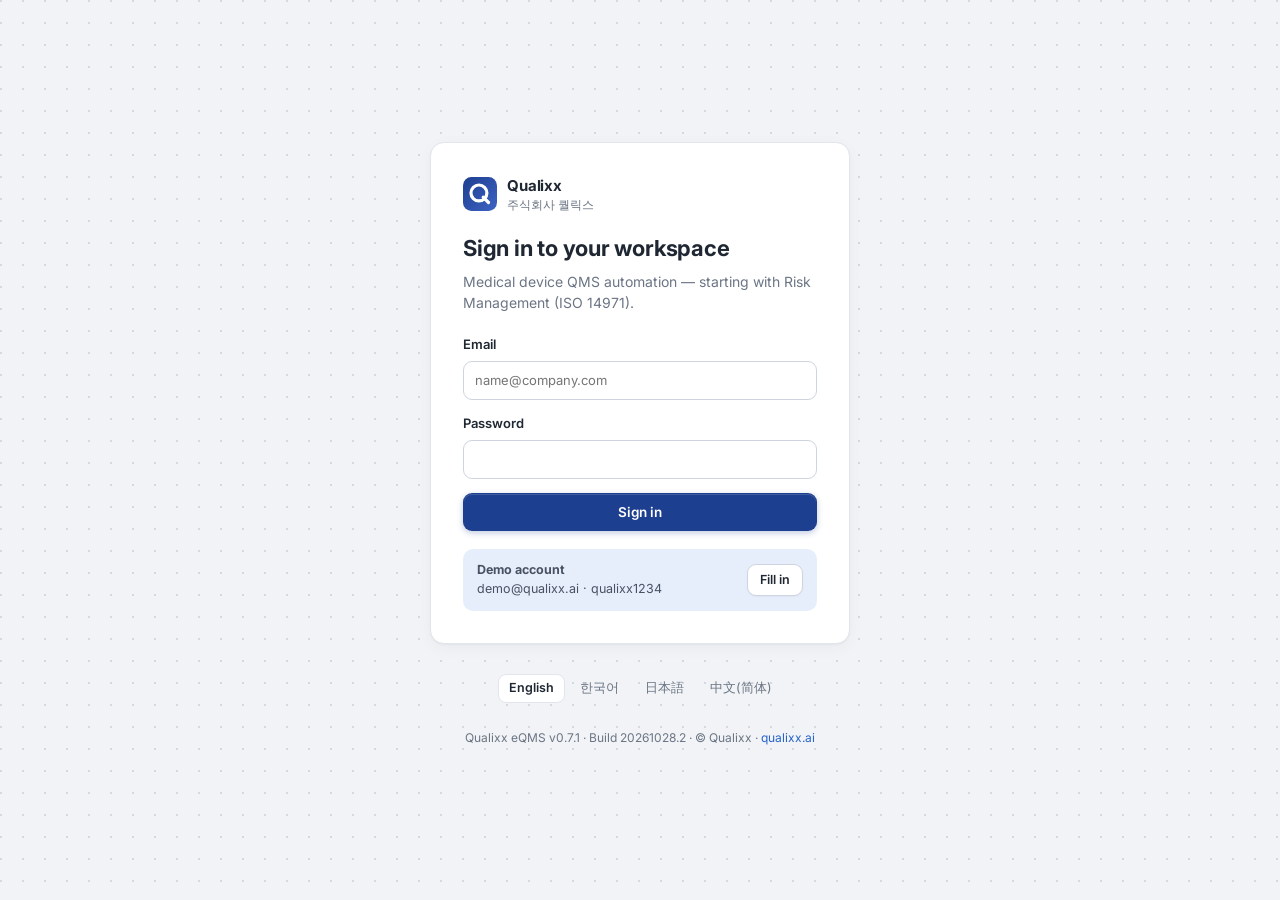
==== commit ad4f37f4: "App: cache-busting version on CSS/JS links" ====
--- a/app/index.html
+++ b/app/index.html
@@ -9,16 +9,16 @@
   <link rel="preconnect" href="https://fonts.googleapis.com">
   <link rel="preconnect" href="https://fonts.gstatic.com" crossorigin>
   <link rel="stylesheet" href="https://fonts.googleapis.com/css2?family=Inter:wght@400;500;600;700&display=swap">
-  <link rel="stylesheet" href="styles.css">
+  <link rel="stylesheet" href="styles.css?v=0.7.1">
 </head>
 <body>
   <div id="app" aria-live="polite"></div>
   <div id="modal-root"></div>
   <div id="toast" role="status"></div>
   <noscript>Please enable JavaScript to use this app.</noscript>
-  <script src="data.js"></script>
-  <script src="org.js"></script>
-  <script src="i18n.js"></script>
-  <script src="app.js"></script>
+  <script src="data.js?v=0.7.1"></script>
+  <script src="org.js?v=0.7.1"></script>
+  <script src="i18n.js?v=0.7.1"></script>
+  <script src="app.js?v=0.7.1"></script>
 </body>
 </html>
--- a/app/styles.css
+++ b/app/styles.css
@@ -645,3 +645,34 @@
 :lang(ko) body, :lang(ja) body, :lang(zh-Hans) body { word-break: keep-all; overflow-wrap: anywhere; }
 @media (max-width: 820px) { .lang-grid { grid-template-columns: 1fr 1fr; } }
 :lang(ko) .kr-sub, :lang(ko) .ps-doc h3 small, :lang(ko) .ps-doc h1 small { display: none; }
+
+/* ================= Theme: Blue & Gray (v0.7.1) — overrides the earlier theme ================= */
+:root {
+  --bg: #f1f3f6;
+  --surface: #ffffff;
+  --surface-2: #f6f7f9;
+  --line: #e2e6ec;
+  --line-strong: #cfd5de;
+  --ink: #1f2733;
+  --ink-2: #475262;
+  --muted: #6b7584;
+  --accent: #1d3f8f;        /* deep blue */
+  --accent-2: #2a55b8;
+  --accent-soft: #e7eefb;   /* light blue */
+  --mint: #3b82f6;          /* highlight blue (variable name kept) */
+  --mint-deep: #2563c9;
+  --grid-dot: #d3d9e2;
+}
+.btn.primary { box-shadow: 0 1px 0 rgba(255, 255, 255, .15) inset, 0 2px 6px rgba(29, 63, 143, .28); }
+.logo { background: var(--accent); color: #fff; }
+.minibars i.hi { border-color: var(--mint-deep); background: linear-gradient(180deg, #d6e4fb, #fff); }
+.minibars i { background: linear-gradient(180deg, #e8edf3, #f6f8fa); }
+.t-design, .t-manual { border-color: #c6d5f2; }
+.org-logo { background: linear-gradient(135deg, var(--accent), #3d63c4); color: #fff; }
+.process.live .process-ic, .file-icon { color: #fff; }
+.steps a.on .num, .dc-steps li.cur span { color: #fff; }
+.lang-card.on .lc-check { color: #fff; }
+.s-InReview, .s-Approval, .r-Submitted { border-color: #c6d5f2; }
+.k-Training { background: #eef0f4; color: #475262; }
+.dc-change { border-left-color: var(--mint); }
+.nav-item.on::before { background: var(--mint); }
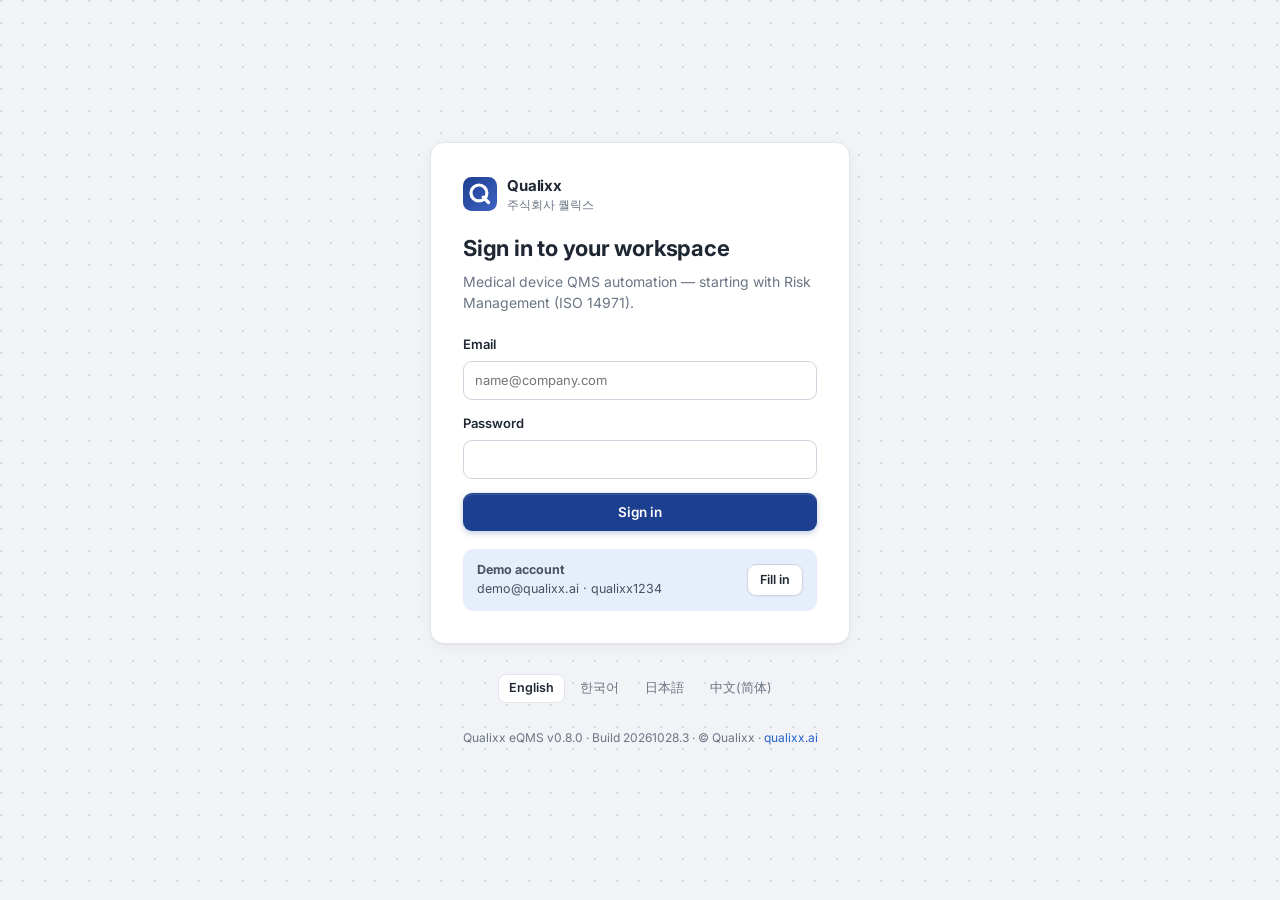
==== commit f3ee1c21: "App v0.8.0: design and development file, technical documentation for MFDS / EU MDR / FDA 510(k)" ====
--- a/app/index.html
+++ b/app/index.html
@@ -9,16 +9,16 @@
   <link rel="preconnect" href="https://fonts.googleapis.com">
   <link rel="preconnect" href="https://fonts.gstatic.com" crossorigin>
   <link rel="stylesheet" href="https://fonts.googleapis.com/css2?family=Inter:wght@400;500;600;700&display=swap">
-  <link rel="stylesheet" href="styles.css?v=0.7.1">
+  <link rel="stylesheet" href="styles.css?v=0.8.0">
 </head>
 <body>
   <div id="app" aria-live="polite"></div>
   <div id="modal-root"></div>
   <div id="toast" role="status"></div>
   <noscript>Please enable JavaScript to use this app.</noscript>
-  <script src="data.js?v=0.7.1"></script>
-  <script src="org.js?v=0.7.1"></script>
-  <script src="i18n.js?v=0.7.1"></script>
-  <script src="app.js?v=0.7.1"></script>
+  <script src="data.js?v=0.8.0"></script>
+  <script src="org.js?v=0.8.0"></script>
+  <script src="i18n.js?v=0.8.0"></script>
+  <script src="app.js?v=0.8.0"></script>
 </body>
 </html>
--- a/app/styles.css
+++ b/app/styles.css
@@ -676,3 +676,21 @@
 .k-Training { background: #eef0f4; color: #475262; }
 .dc-change { border-left-color: var(--mint); }
 .nav-item.on::before { background: var(--mint); }
+/* ---------- v0.8 design file and technical documentation ---------- */
+.dhf-phases { list-style: none; display: grid; grid-template-columns: repeat(7, 1fr); gap: 8px; padding: 0; margin: 16px 0; }
+.dhf-phases li { display: flex; flex-direction: column; gap: 2px; padding: 10px 12px; border: 1px solid var(--line); border-radius: 12px; background: var(--surface); position: relative; }
+.dhf-phases li strong { font-size: 13px; } .dhf-phases li small { color: var(--muted); font-size: 11.5px; }
+.ph-dot { width: 20px; height: 20px; border-radius: 50%; border: 1px solid var(--line-strong); display: grid; place-items: center; font-size: 11px; font-weight: 700; margin-bottom: 4px; }
+.dhf-phases li.done { background: var(--accent-soft); border-color: #c6d5f2; } .dhf-phases li.done .ph-dot { background: var(--accent); border-color: var(--accent); color: #fff; }
+.dhf-phases li.cur { border-color: var(--mint); box-shadow: 0 0 0 2px var(--accent-soft); } .dhf-phases li.cur .ph-dot { border-color: var(--mint); background: var(--mint); }
+.dhf-phase { margin-top: 12px; }
+.table.trace td { font-size: 12.5px; min-width: 120px; }
+.trace-miss { display: inline-block; font-size: 11.5px; font-weight: 700; color: var(--bad); background: var(--bad-soft); border: 1px solid #f4c7c8; border-radius: 6px; padding: 1px 7px; }
+.dhf-list { padding: 4px 18px 16px; }
+.td-card { padding: 18px 20px; display: flex; flex-direction: column; gap: 8px; } .td-card h3 { margin: 4px 0 0; font-size: 15px; } .td-card p { margin: 0; }
+.td-doc .td-sec { border-top: 1px solid var(--line); padding-top: 12px; margin-top: 14px; }
+.td-sec-head { display: flex; justify-content: space-between; align-items: center; gap: 8px; } .td-sec-head h3 { margin: 0; }
+.td-text p { margin: 4px 0; font-size: 13.5px; }
+.td-refs { display: flex; flex-wrap: wrap; gap: 6px; margin: 8px 0 0; }
+@media (max-width: 1100px) { .dhf-phases { grid-template-columns: repeat(4, 1fr); } }
+@media (max-width: 600px) { .dhf-phases { grid-template-columns: 1fr 1fr; } }
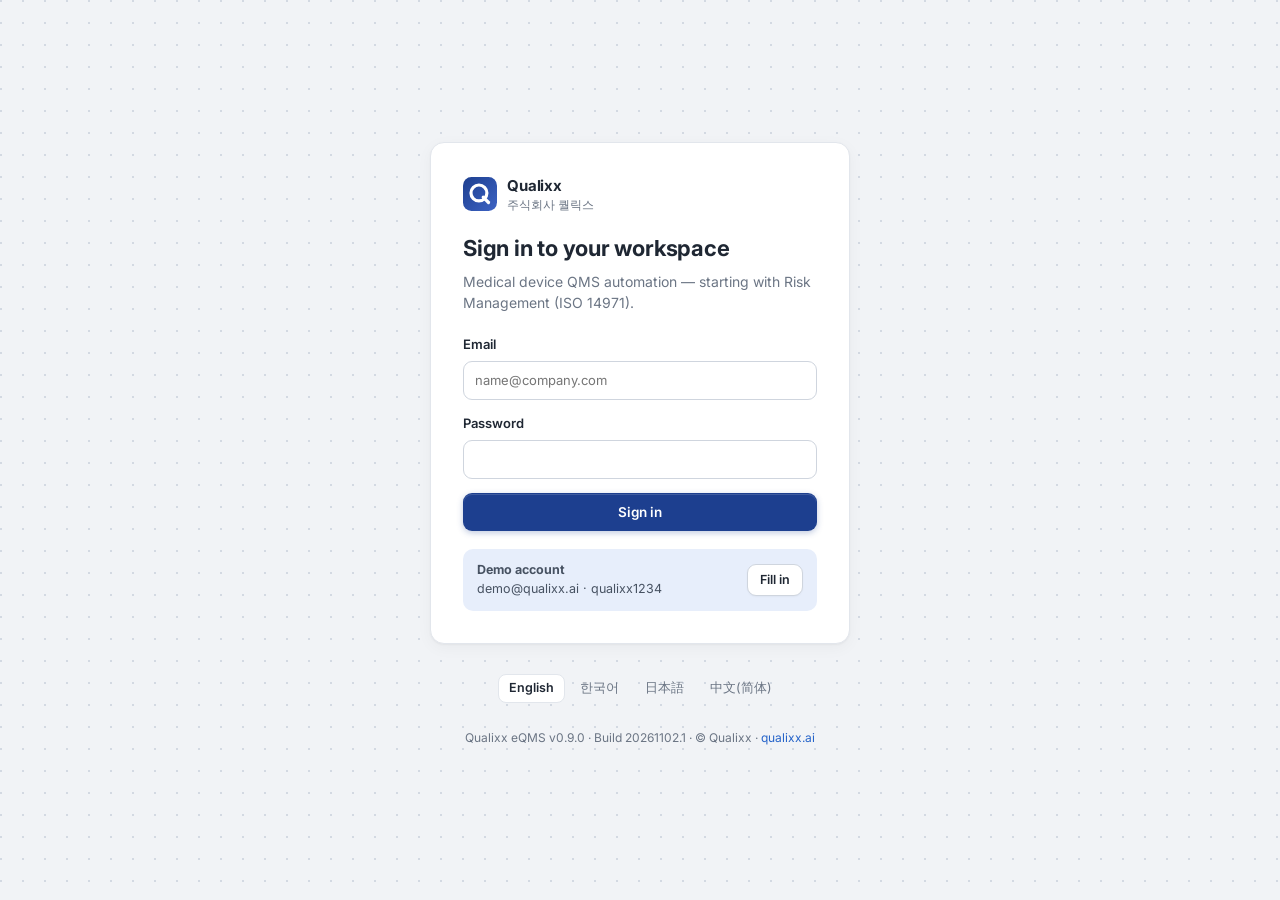
==== commit eae28bb6: "App v0.9.0: dark theme, quality pulse chart and audit readiness card" ====
--- a/app/index.html
+++ b/app/index.html
@@ -9,16 +9,16 @@
   <link rel="preconnect" href="https://fonts.googleapis.com">
   <link rel="preconnect" href="https://fonts.gstatic.com" crossorigin>
   <link rel="stylesheet" href="https://fonts.googleapis.com/css2?family=Inter:wght@400;500;600;700&display=swap">
-  <link rel="stylesheet" href="styles.css?v=0.8.0">
+  <link rel="stylesheet" href="styles.css?v=0.9.0">
 </head>
 <body>
   <div id="app" aria-live="polite"></div>
   <div id="modal-root"></div>
   <div id="toast" role="status"></div>
   <noscript>Please enable JavaScript to use this app.</noscript>
-  <script src="data.js?v=0.8.0"></script>
-  <script src="org.js?v=0.8.0"></script>
-  <script src="i18n.js?v=0.8.0"></script>
-  <script src="app.js?v=0.8.0"></script>
+  <script src="data.js?v=0.9.0"></script>
+  <script src="org.js?v=0.9.0"></script>
+  <script src="i18n.js?v=0.9.0"></script>
+  <script src="app.js?v=0.9.0"></script>
 </body>
 </html>
--- a/app/styles.css
+++ b/app/styles.css
@@ -694,3 +694,141 @@
 .td-refs { display: flex; flex-wrap: wrap; gap: 6px; margin: 8px 0 0; }
 @media (max-width: 1100px) { .dhf-phases { grid-template-columns: repeat(4, 1fr); } }
 @media (max-width: 600px) { .dhf-phases { grid-template-columns: 1fr 1fr; } }
+
+/* ================= v0.9 Dashboard pulse + readiness (both themes) ================= */
+:root { --chart-1: #2563c9; --chart-2: #e9a23b; }
+.pulse-row { display: grid; grid-template-columns: 1.7fr 1fr; gap: 16px; margin-bottom: 16px; }
+.pulse-card { padding: 20px 22px; display: flex; flex-direction: column; gap: 12px; min-width: 0; }
+.pulse-head { display: flex; justify-content: space-between; align-items: flex-start; gap: 12px; flex-wrap: wrap; }
+.pulse-head > div:first-child { display: flex; gap: 10px; align-items: center; }
+.pulse-head h2 { font-size: 16px; }
+.pulse-ic { width: 34px; height: 34px; border-radius: 10px; display: grid; place-items: center; background: var(--accent-soft); color: var(--accent); }
+.pulse-legend { display: flex; gap: 14px; font-size: 12px; color: var(--muted); flex-wrap: wrap; }
+.pulse-legend span { display: inline-flex; align-items: center; gap: 6px; }
+.pulse-legend i { width: 14px; height: 3px; border-radius: 3px; display: inline-block; }
+.lg1 { background: var(--chart-1); } .lg2 { background: var(--chart-2); }
+.pulse-body { display: grid; grid-template-columns: 150px 1fr; gap: 16px; align-items: end; }
+.pulse-num { display: flex; flex-direction: column; gap: 2px; }
+.pulse-num strong { font-size: 34px; letter-spacing: -0.02em; line-height: 1.1; }
+.pulse-num .delta { align-self: flex-start; margin-top: 8px; }
+.pulse-chart { width: 100%; height: 150px; overflow: visible; }
+.pulse-grid { stroke: var(--line); stroke-width: 1; stroke-dasharray: 3 5; }
+.pulse-l1 { fill: none; stroke: var(--chart-1); stroke-width: 2.5; }
+.pulse-l2 { fill: none; stroke: var(--chart-2); stroke-width: 2; stroke-dasharray: 0; opacity: .9; }
+.pulse-dot { fill: var(--surface); stroke: var(--chart-1); stroke-width: 2.5; }
+.ready-card { padding: 20px 22px; display: flex; flex-direction: column; gap: 6px; position: relative; overflow: hidden; }
+.ready-top { display: flex; justify-content: space-between; align-items: center; }
+.ready-top .chip .ic { width: 13px; height: 13px; }
+.ready-num { font-size: 40px; letter-spacing: -0.03em; line-height: 1; }
+.ready-num small { font-size: 20px; color: var(--muted); margin-left: 2px; }
+.ready-bars { list-style: none; padding: 0; margin: 8px 0 4px; display: grid; gap: 8px; }
+.ready-bars li { display: grid; grid-template-columns: 120px 1fr 38px; gap: 8px; align-items: center; font-size: 12.5px; color: var(--ink-2); }
+.ready-bars i { height: 6px; border-radius: 9px; background: var(--surface-2); border: 1px solid var(--line); overflow: hidden; }
+.ready-bars b { display: block; height: 100%; background: linear-gradient(90deg, var(--chart-1), var(--mint)); border-radius: 9px; }
+.ready-bars em { font-style: normal; text-align: right; font-weight: 600; }
+.ready-actions { display: grid; grid-template-columns: repeat(4, 1fr); gap: 8px; margin-top: auto; padding-top: 8px; }
+.ready-actions a { display: flex; flex-direction: column; align-items: center; gap: 4px; padding: 10px 4px; border: 1px solid var(--line); border-radius: 12px; color: var(--ink-2); background: var(--surface-2); }
+.ready-actions a:hover { text-decoration: none; border-color: var(--accent); color: var(--accent); }
+.ready-actions small { font-size: 11px; }
+.orb { width: 54px; height: 54px; border-radius: 50%; position: absolute; right: 18px; top: 14px;
+  background: radial-gradient(circle at 32% 30%, #fff 0 6%, #ffb36b 14%, #ff5fa2 38%, #7c6cff 62%, #3b82f6 82%); box-shadow: 0 0 30px rgba(124, 108, 255, .45); opacity: .9; }
+.theme-btn { margin-left: auto; width: 30px; height: 30px; border-radius: 50%; border: 1px solid var(--line); background: var(--surface); color: var(--ink-2); display: grid; place-items: center; cursor: pointer; flex: none; }
+.theme-btn:hover { color: var(--accent); border-color: var(--accent); }
+.theme-btn .ic { width: 15px; height: 15px; }
+.theme-grid { display: grid; grid-template-columns: repeat(2, minmax(0, 260px)); gap: 12px; margin-bottom: 12px; }
+.theme-card { display: flex; flex-direction: column; gap: 8px; padding: 12px; border: 1px solid var(--line); border-radius: 14px; background: var(--surface); cursor: pointer; font: inherit; text-align: left; color: var(--ink); }
+.theme-card.on { border-color: var(--accent); box-shadow: 0 0 0 2px var(--accent-soft); }
+.theme-prev { height: 70px; border-radius: 10px; display: grid; grid-template-columns: 30% 1fr; gap: 6px; padding: 8px; }
+.theme-prev i { border-radius: 6px; display: block; }
+.tp-light { background: #f1f3f6; } .tp-light i { background: #fff; border: 1px solid #e2e6ec; } .tp-light i:last-child { background: linear-gradient(135deg, #fff 60%, #e7eefb); }
+.tp-dark { background: #0b0b10; } .tp-dark i { background: rgba(255, 255, 255, .05); border: 1px solid rgba(255, 255, 255, .1); } .tp-dark i:last-child { background: linear-gradient(135deg, rgba(255,255,255,.04) 55%, rgba(124, 108, 255, .35)); }
+@media (max-width: 1100px) { .pulse-row { grid-template-columns: 1fr; } }
+@media (max-width: 600px) { .pulse-body { grid-template-columns: 1fr; } .theme-grid { grid-template-columns: 1fr; } .ready-bars li { grid-template-columns: 96px 1fr 34px; } }
+
+/* ================= v0.9 Dark theme — black glass, violet accent ================= */
+:root[data-theme="dark"] {
+  color-scheme: dark;
+  --bg: #08080c;
+  --surface: rgba(255, 255, 255, .035);
+  --surface-2: rgba(255, 255, 255, .055);
+  --line: rgba(255, 255, 255, .08);
+  --line-strong: rgba(255, 255, 255, .14);
+  --ink: #f2f2f6;
+  --ink-2: #c4c4cf;
+  --muted: #868694;
+  --accent: #7c6cff;
+  --accent-2: #9a8dff;
+  --accent-soft: rgba(124, 108, 255, .16);
+  --mint: #a99bff;
+  --mint-deep: #a99bff;
+  --good: #4ade80; --good-soft: rgba(74, 222, 128, .12);
+  --bad: #ff6b6b; --bad-soft: rgba(255, 107, 107, .12);
+  --warn: #f5c451; --warn-soft: rgba(245, 196, 81, .12);
+  --grid-dot: rgba(255, 255, 255, .06);
+  --chart-1: #8b7bff; --chart-2: #f5d061;
+  --shadow: 0 1px 0 rgba(255, 255, 255, .04) inset, 0 20px 40px rgba(0, 0, 0, .35);
+  --radius: 20px;
+}
+:root[data-theme="dark"] body {
+  background:
+    radial-gradient(900px 500px at 85% -10%, rgba(124, 108, 255, .14), transparent 60%),
+    radial-gradient(700px 500px at -10% 110%, rgba(59, 130, 246, .10), transparent 60%),
+    linear-gradient(rgba(255, 255, 255, .025) 1px, transparent 1px) 0 0 / 100% 64px,
+    #08080c;
+  background-attachment: fixed;
+}
+:root[data-theme="dark"] .card, :root[data-theme="dark"] .sidebar, :root[data-theme="dark"] .modal, :root[data-theme="dark"] .steps { backdrop-filter: blur(14px); -webkit-backdrop-filter: blur(14px); }
+:root[data-theme="dark"] .card { background: linear-gradient(180deg, rgba(255, 255, 255, .05), rgba(255, 255, 255, .02)); }
+:root[data-theme="dark"] .sidebar { background: rgba(12, 12, 18, .78); border-right-color: var(--line); }
+:root[data-theme="dark"] .modal { background: #12121a; border: 1px solid var(--line-strong); }
+:root[data-theme="dark"] .modal-bg { background: rgba(0, 0, 0, .6); }
+:root[data-theme="dark"] .btn { border-radius: 999px; }
+:root[data-theme="dark"] .btn.primary { background: linear-gradient(135deg, #8b7bff, #6b5cf6); color: #fff; box-shadow: 0 0 0 1px rgba(255, 255, 255, .12) inset, 0 6px 18px rgba(124, 108, 255, .35); }
+:root[data-theme="dark"] .btn.outline { background: rgba(255, 255, 255, .03); border-color: var(--line-strong); color: var(--ink); }
+:root[data-theme="dark"] .btn.outline:hover { border-color: var(--accent); color: #fff; }
+:root[data-theme="dark"] a { color: #b3a8ff; }
+:root[data-theme="dark"] .crumb a, :root[data-theme="dark"] .prod, :root[data-theme="dark"] .chat-item, :root[data-theme="dark"] .linked-item, :root[data-theme="dark"] .pm, :root[data-theme="dark"] .strip-item, :root[data-theme="dark"] .org-brand, :root[data-theme="dark"] .side-brand, :root[data-theme="dark"] .process, :root[data-theme="dark"] .task-list a, :root[data-theme="dark"] .label-card, :root[data-theme="dark"] .ready-actions a { color: inherit; }
+:root[data-theme="dark"] .crumb a { color: var(--muted); }
+:root[data-theme="dark"] .nav-item.on { background: rgba(124, 108, 255, .16); color: #fff; }
+:root[data-theme="dark"] .nav-item:hover { background: rgba(255, 255, 255, .04); }
+:root[data-theme="dark"] .steps a.on, :root[data-theme="dark"] .dc-steps li.cur { background: linear-gradient(135deg, #8b7bff, #6b5cf6); color: #fff; border-color: transparent; }
+:root[data-theme="dark"] .steps a, :root[data-theme="dark"] .steps { border-radius: 999px; }
+:root[data-theme="dark"] .steps a.on .num, :root[data-theme="dark"] .dc-steps li.cur span { background: rgba(255, 255, 255, .2); border-color: transparent; color: #fff; }
+:root[data-theme="dark"] input, :root[data-theme="dark"] textarea, :root[data-theme="dark"] select { background: rgba(255, 255, 255, .04); border-color: var(--line-strong); color: var(--ink); }
+:root[data-theme="dark"] select option { background: #14141c; color: var(--ink); }
+:root[data-theme="dark"] .table tbody tr:hover { background: rgba(255, 255, 255, .03); }
+:root[data-theme="dark"] .table th { color: var(--muted); }
+:root[data-theme="dark"] .report, :root[data-theme="dark"] .policy-card { background: rgba(255, 255, 255, .02); }
+:root[data-theme="dark"] .minibars i { background: rgba(255, 255, 255, .05); border-color: var(--line); }
+:root[data-theme="dark"] .minibars i.hi { background: linear-gradient(180deg, rgba(139, 123, 255, .5), rgba(139, 123, 255, .08)); border-color: #8b7bff; }
+:root[data-theme="dark"] #toast { background: #1b1b26; border: 1px solid var(--line-strong); color: var(--ink); }
+:root[data-theme="dark"] .cell b { background: #fff; color: #000; }
+:root[data-theme="dark"] .logo, :root[data-theme="dark"] .org-logo { background: linear-gradient(135deg, #8b7bff, #3b82f6); color: #fff; }
+:root[data-theme="dark"] .avatar { background: linear-gradient(135deg, #8b7bff, #3b82f6); }
+:root[data-theme="dark"] .org-brand img { filter: drop-shadow(0 0 10px rgba(124, 108, 255, .4)); }
+/* status colours on dark */
+:root[data-theme="dark"] .s-Approved, :root[data-theme="dark"] .s-Effective, :root[data-theme="dark"] .r-Approved, :root[data-theme="dark"] .mk.ok, :root[data-theme="dark"] .k-Approve { color: #6ee7a0; background: rgba(74, 222, 128, .1); border-color: rgba(74, 222, 128, .25); }
+:root[data-theme="dark"] .s-Draft, :root[data-theme="dark"] .r-Inpreparation, :root[data-theme="dark"] .k-Draft, :root[data-theme="dark"] .lc-warn, :root[data-theme="dark"] .alert.soft { color: #f5d061; background: rgba(245, 196, 81, .1); border-color: rgba(245, 196, 81, .25); }
+:root[data-theme="dark"] .s-InReview, :root[data-theme="dark"] .s-Approval, :root[data-theme="dark"] .r-Submitted, :root[data-theme="dark"] .k-Review { color: #c4bbff; background: rgba(124, 108, 255, .14); border-color: rgba(124, 108, 255, .3); }
+:root[data-theme="dark"] .s-Obsolete, :root[data-theme="dark"] .r-Suspended, :root[data-theme="dark"] .r-Expired, :root[data-theme="dark"] .k-Renew, :root[data-theme="dark"] .alert, :root[data-theme="dark"] .trace-miss { color: #ff8e8e; background: rgba(255, 107, 107, .1); border-color: rgba(255, 107, 107, .28); }
+:root[data-theme="dark"] .k-Training, :root[data-theme="dark"] .s-Soon, :root[data-theme="dark"] .s-Superseded, :root[data-theme="dark"] .r-Planned { color: var(--ink-2); background: rgba(255, 255, 255, .05); border-color: var(--line-strong); }
+:root[data-theme="dark"] .approved { background: rgba(74, 222, 128, .08); border-color: rgba(74, 222, 128, .25); color: #a7f3c4; }
+:root[data-theme="dark"] .t-protect, :root[data-theme="dark"] .t-procedure { color: #7dd3fc; background: rgba(56, 189, 248, .1); border-color: rgba(56, 189, 248, .25); }
+:root[data-theme="dark"] .t-design, :root[data-theme="dark"] .t-manual { color: #c4bbff; background: rgba(124, 108, 255, .14); border-color: rgba(124, 108, 255, .3); }
+:root[data-theme="dark"] .diff span.add { background: rgba(74, 222, 128, .1); color: #86efac; }
+:root[data-theme="dark"] .diff span.del { background: rgba(255, 107, 107, .1); color: #fca5a5; }
+:root[data-theme="dark"] .dc-steps li span { background: rgba(255, 255, 255, .06); }
+:root[data-theme="dark"] .dhf-phases li.done { background: rgba(124, 108, 255, .12); border-color: rgba(124, 108, 255, .3); }
+:root[data-theme="dark"] .dhf-phases li.done .ph-dot { background: #7c6cff; border-color: #7c6cff; }
+:root[data-theme="dark"] .bubble.me { background: linear-gradient(135deg, #8b7bff, #6b5cf6); }
+:root[data-theme="dark"] .login-wrap { background: transparent; }
+:root[data-theme="dark"] .login-card { background: rgba(14, 14, 20, .75); }
+:root[data-theme="dark"] .lang-switch button.on { background: rgba(255, 255, 255, .06); }
+:root[data-theme="dark"] .label-preview { background: rgba(255, 255, 255, .03); }
+:root[data-theme="dark"] .pulse-ic { background: rgba(124, 108, 255, .18); color: #c4bbff; }
+:root[data-theme="dark"] .pulse-l1 { filter: drop-shadow(0 0 6px rgba(139, 123, 255, .8)); }
+:root[data-theme="dark"] .pulse-l2 { filter: drop-shadow(0 0 5px rgba(245, 208, 97, .6)); }
+:root[data-theme="dark"] .pulse-dot { fill: #08080c; }
+:root[data-theme="dark"] .ready-bars b { background: linear-gradient(90deg, #8b7bff, #f5d061); }
+:root[data-theme="dark"] ::-webkit-scrollbar { width: 10px; height: 10px; } :root[data-theme="dark"] ::-webkit-scrollbar-thumb { background: rgba(255, 255, 255, .1); border-radius: 10px; }
+@media print { :root[data-theme="dark"] body { background: #fff; color: #000; } :root[data-theme="dark"] .report, :root[data-theme="dark"] .card { background: #fff; color: #000; } }
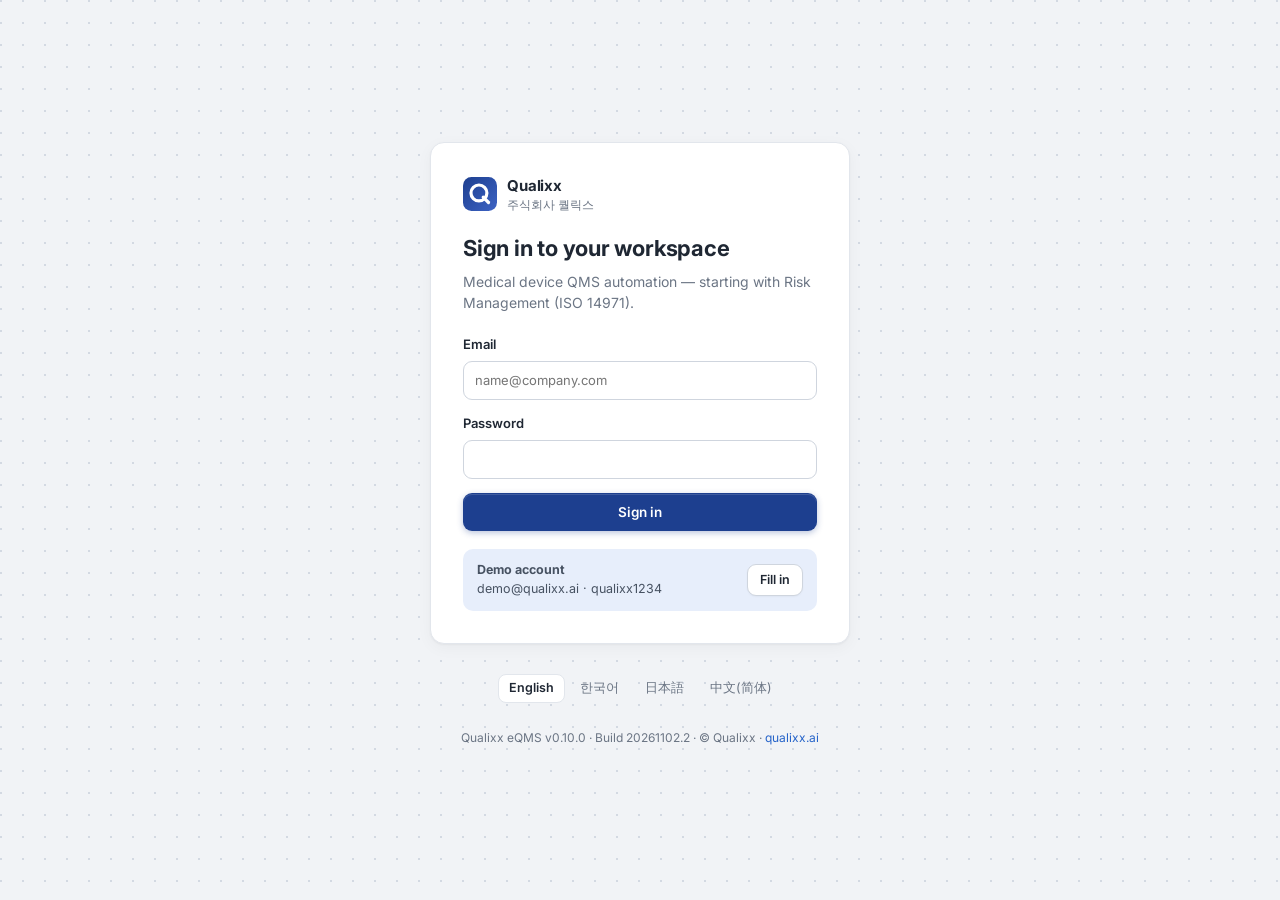
==== commit 462cca14: "App v0.10.0: ten colour themes (7 light, 3 dark)" ====
--- a/app/index.html
+++ b/app/index.html
@@ -9,16 +9,16 @@
   <link rel="preconnect" href="https://fonts.googleapis.com">
   <link rel="preconnect" href="https://fonts.gstatic.com" crossorigin>
   <link rel="stylesheet" href="https://fonts.googleapis.com/css2?family=Inter:wght@400;500;600;700&display=swap">
-  <link rel="stylesheet" href="styles.css?v=0.9.0">
+  <link rel="stylesheet" href="styles.css?v=0.10.0">
 </head>
 <body>
   <div id="app" aria-live="polite"></div>
   <div id="modal-root"></div>
   <div id="toast" role="status"></div>
   <noscript>Please enable JavaScript to use this app.</noscript>
-  <script src="data.js?v=0.9.0"></script>
-  <script src="org.js?v=0.9.0"></script>
-  <script src="i18n.js?v=0.9.0"></script>
-  <script src="app.js?v=0.9.0"></script>
+  <script src="data.js?v=0.10.0"></script>
+  <script src="org.js?v=0.10.0"></script>
+  <script src="i18n.js?v=0.10.0"></script>
+  <script src="app.js?v=0.10.0"></script>
 </body>
 </html>
--- a/app/styles.css
+++ b/app/styles.css
@@ -746,7 +746,8 @@
 @media (max-width: 600px) { .pulse-body { grid-template-columns: 1fr; } .theme-grid { grid-template-columns: 1fr; } .ready-bars li { grid-template-columns: 96px 1fr 34px; } }
 
 /* ================= v0.9 Dark theme — black glass, violet accent ================= */
-:root[data-theme="dark"] {
+:root[data-mode="dark"] {
+  --grad-a: #8b7bff; --grad-b: #6b5cf6; --grad-c: #3b82f6; --accent-ink: #c4bbff; --link: #b3a8ff;
   color-scheme: dark;
   --bg: #08080c;
   --surface: rgba(255, 255, 255, .035);
@@ -769,66 +770,134 @@
   --shadow: 0 1px 0 rgba(255, 255, 255, .04) inset, 0 20px 40px rgba(0, 0, 0, .35);
   --radius: 20px;
 }
-:root[data-theme="dark"] body {
+:root[data-mode="dark"] body {
   background:
-    radial-gradient(900px 500px at 85% -10%, rgba(124, 108, 255, .14), transparent 60%),
-    radial-gradient(700px 500px at -10% 110%, rgba(59, 130, 246, .10), transparent 60%),
+    radial-gradient(900px 500px at 85% -10%, color-mix(in srgb, var(--accent) 14%, transparent), transparent 60%),
+    radial-gradient(700px 500px at -10% 110%, color-mix(in srgb, var(--grad-c) 10%, transparent), transparent 60%),
     linear-gradient(rgba(255, 255, 255, .025) 1px, transparent 1px) 0 0 / 100% 64px,
-    #08080c;
+    var(--bg);
   background-attachment: fixed;
 }
-:root[data-theme="dark"] .card, :root[data-theme="dark"] .sidebar, :root[data-theme="dark"] .modal, :root[data-theme="dark"] .steps { backdrop-filter: blur(14px); -webkit-backdrop-filter: blur(14px); }
-:root[data-theme="dark"] .card { background: linear-gradient(180deg, rgba(255, 255, 255, .05), rgba(255, 255, 255, .02)); }
-:root[data-theme="dark"] .sidebar { background: rgba(12, 12, 18, .78); border-right-color: var(--line); }
-:root[data-theme="dark"] .modal { background: #12121a; border: 1px solid var(--line-strong); }
-:root[data-theme="dark"] .modal-bg { background: rgba(0, 0, 0, .6); }
-:root[data-theme="dark"] .btn { border-radius: 999px; }
-:root[data-theme="dark"] .btn.primary { background: linear-gradient(135deg, #8b7bff, #6b5cf6); color: #fff; box-shadow: 0 0 0 1px rgba(255, 255, 255, .12) inset, 0 6px 18px rgba(124, 108, 255, .35); }
-:root[data-theme="dark"] .btn.outline { background: rgba(255, 255, 255, .03); border-color: var(--line-strong); color: var(--ink); }
-:root[data-theme="dark"] .btn.outline:hover { border-color: var(--accent); color: #fff; }
-:root[data-theme="dark"] a { color: #b3a8ff; }
-:root[data-theme="dark"] .crumb a, :root[data-theme="dark"] .prod, :root[data-theme="dark"] .chat-item, :root[data-theme="dark"] .linked-item, :root[data-theme="dark"] .pm, :root[data-theme="dark"] .strip-item, :root[data-theme="dark"] .org-brand, :root[data-theme="dark"] .side-brand, :root[data-theme="dark"] .process, :root[data-theme="dark"] .task-list a, :root[data-theme="dark"] .label-card, :root[data-theme="dark"] .ready-actions a { color: inherit; }
-:root[data-theme="dark"] .crumb a { color: var(--muted); }
-:root[data-theme="dark"] .nav-item.on { background: rgba(124, 108, 255, .16); color: #fff; }
-:root[data-theme="dark"] .nav-item:hover { background: rgba(255, 255, 255, .04); }
-:root[data-theme="dark"] .steps a.on, :root[data-theme="dark"] .dc-steps li.cur { background: linear-gradient(135deg, #8b7bff, #6b5cf6); color: #fff; border-color: transparent; }
-:root[data-theme="dark"] .steps a, :root[data-theme="dark"] .steps { border-radius: 999px; }
-:root[data-theme="dark"] .steps a.on .num, :root[data-theme="dark"] .dc-steps li.cur span { background: rgba(255, 255, 255, .2); border-color: transparent; color: #fff; }
-:root[data-theme="dark"] input, :root[data-theme="dark"] textarea, :root[data-theme="dark"] select { background: rgba(255, 255, 255, .04); border-color: var(--line-strong); color: var(--ink); }
-:root[data-theme="dark"] select option { background: #14141c; color: var(--ink); }
-:root[data-theme="dark"] .table tbody tr:hover { background: rgba(255, 255, 255, .03); }
-:root[data-theme="dark"] .table th { color: var(--muted); }
-:root[data-theme="dark"] .report, :root[data-theme="dark"] .policy-card { background: rgba(255, 255, 255, .02); }
-:root[data-theme="dark"] .minibars i { background: rgba(255, 255, 255, .05); border-color: var(--line); }
-:root[data-theme="dark"] .minibars i.hi { background: linear-gradient(180deg, rgba(139, 123, 255, .5), rgba(139, 123, 255, .08)); border-color: #8b7bff; }
-:root[data-theme="dark"] #toast { background: #1b1b26; border: 1px solid var(--line-strong); color: var(--ink); }
-:root[data-theme="dark"] .cell b { background: #fff; color: #000; }
-:root[data-theme="dark"] .logo, :root[data-theme="dark"] .org-logo { background: linear-gradient(135deg, #8b7bff, #3b82f6); color: #fff; }
-:root[data-theme="dark"] .avatar { background: linear-gradient(135deg, #8b7bff, #3b82f6); }
-:root[data-theme="dark"] .org-brand img { filter: drop-shadow(0 0 10px rgba(124, 108, 255, .4)); }
+:root[data-mode="dark"] .card, :root[data-mode="dark"] .sidebar, :root[data-mode="dark"] .modal, :root[data-mode="dark"] .steps { backdrop-filter: blur(14px); -webkit-backdrop-filter: blur(14px); }
+:root[data-mode="dark"] .card { background: linear-gradient(180deg, rgba(255, 255, 255, .05), rgba(255, 255, 255, .02)); }
+:root[data-mode="dark"] .sidebar { background: color-mix(in srgb, var(--bg) 82%, transparent); border-right-color: var(--line); }
+:root[data-mode="dark"] .modal { background: color-mix(in srgb, var(--bg) 88%, #fff 6%); border: 1px solid var(--line-strong); }
+:root[data-mode="dark"] .modal-bg { background: rgba(0, 0, 0, .6); }
+:root[data-mode="dark"] .btn { border-radius: 999px; }
+:root[data-mode="dark"] .btn.primary { background: linear-gradient(135deg, var(--grad-a), var(--grad-b)); color: #fff; box-shadow: 0 0 0 1px rgba(255, 255, 255, .12) inset, 0 6px 18px color-mix(in srgb, var(--accent) 35%, transparent); }
+:root[data-mode="dark"] .btn.outline { background: rgba(255, 255, 255, .03); border-color: var(--line-strong); color: var(--ink); }
+:root[data-mode="dark"] .btn.outline:hover { border-color: var(--accent); color: #fff; }
+:root[data-mode="dark"] a { color: var(--link); }
+:root[data-mode="dark"] .crumb a, :root[data-mode="dark"] .prod, :root[data-mode="dark"] .chat-item, :root[data-mode="dark"] .linked-item, :root[data-mode="dark"] .pm, :root[data-mode="dark"] .strip-item, :root[data-mode="dark"] .org-brand, :root[data-mode="dark"] .side-brand, :root[data-mode="dark"] .process, :root[data-mode="dark"] .task-list a, :root[data-mode="dark"] .label-card, :root[data-mode="dark"] .ready-actions a { color: inherit; }
+:root[data-mode="dark"] .crumb a { color: var(--muted); }
+:root[data-mode="dark"] .nav-item.on { background: color-mix(in srgb, var(--accent) 16%, transparent); color: #fff; }
+:root[data-mode="dark"] .nav-item:hover { background: rgba(255, 255, 255, .04); }
+:root[data-mode="dark"] .steps a.on, :root[data-mode="dark"] .dc-steps li.cur { background: linear-gradient(135deg, var(--grad-a), var(--grad-b)); color: #fff; border-color: transparent; }
+:root[data-mode="dark"] .steps a, :root[data-mode="dark"] .steps { border-radius: 999px; }
+:root[data-mode="dark"] .steps a.on .num, :root[data-mode="dark"] .dc-steps li.cur span { background: rgba(255, 255, 255, .2); border-color: transparent; color: #fff; }
+:root[data-mode="dark"] input, :root[data-mode="dark"] textarea, :root[data-mode="dark"] select { background: rgba(255, 255, 255, .04); border-color: var(--line-strong); color: var(--ink); }
+:root[data-mode="dark"] select option { background: var(--bg); color: var(--ink); }
+:root[data-mode="dark"] .table tbody tr:hover { background: rgba(255, 255, 255, .03); }
+:root[data-mode="dark"] .table th { color: var(--muted); }
+:root[data-mode="dark"] .report, :root[data-mode="dark"] .policy-card { background: rgba(255, 255, 255, .02); }
+:root[data-mode="dark"] .minibars i { background: rgba(255, 255, 255, .05); border-color: var(--line); }
+:root[data-mode="dark"] .minibars i.hi { background: linear-gradient(180deg, color-mix(in srgb, var(--grad-a) 50%, transparent), color-mix(in srgb, var(--grad-a) 8%, transparent)); border-color: var(--grad-a); }
+:root[data-mode="dark"] #toast { background: color-mix(in srgb, var(--bg) 80%, #fff 10%); border: 1px solid var(--line-strong); color: var(--ink); }
+:root[data-mode="dark"] .cell b { background: #fff; color: #000; }
+:root[data-mode="dark"] .logo, :root[data-mode="dark"] .org-logo { background: linear-gradient(135deg, var(--grad-a), var(--grad-c)); color: #fff; }
+:root[data-mode="dark"] .avatar { background: linear-gradient(135deg, var(--grad-a), var(--grad-c)); }
+:root[data-mode="dark"] .org-brand img { filter: drop-shadow(0 0 10px color-mix(in srgb, var(--accent) 40%, transparent)); }
 /* status colours on dark */
-:root[data-theme="dark"] .s-Approved, :root[data-theme="dark"] .s-Effective, :root[data-theme="dark"] .r-Approved, :root[data-theme="dark"] .mk.ok, :root[data-theme="dark"] .k-Approve { color: #6ee7a0; background: rgba(74, 222, 128, .1); border-color: rgba(74, 222, 128, .25); }
-:root[data-theme="dark"] .s-Draft, :root[data-theme="dark"] .r-Inpreparation, :root[data-theme="dark"] .k-Draft, :root[data-theme="dark"] .lc-warn, :root[data-theme="dark"] .alert.soft { color: #f5d061; background: rgba(245, 196, 81, .1); border-color: rgba(245, 196, 81, .25); }
-:root[data-theme="dark"] .s-InReview, :root[data-theme="dark"] .s-Approval, :root[data-theme="dark"] .r-Submitted, :root[data-theme="dark"] .k-Review { color: #c4bbff; background: rgba(124, 108, 255, .14); border-color: rgba(124, 108, 255, .3); }
-:root[data-theme="dark"] .s-Obsolete, :root[data-theme="dark"] .r-Suspended, :root[data-theme="dark"] .r-Expired, :root[data-theme="dark"] .k-Renew, :root[data-theme="dark"] .alert, :root[data-theme="dark"] .trace-miss { color: #ff8e8e; background: rgba(255, 107, 107, .1); border-color: rgba(255, 107, 107, .28); }
-:root[data-theme="dark"] .k-Training, :root[data-theme="dark"] .s-Soon, :root[data-theme="dark"] .s-Superseded, :root[data-theme="dark"] .r-Planned { color: var(--ink-2); background: rgba(255, 255, 255, .05); border-color: var(--line-strong); }
-:root[data-theme="dark"] .approved { background: rgba(74, 222, 128, .08); border-color: rgba(74, 222, 128, .25); color: #a7f3c4; }
-:root[data-theme="dark"] .t-protect, :root[data-theme="dark"] .t-procedure { color: #7dd3fc; background: rgba(56, 189, 248, .1); border-color: rgba(56, 189, 248, .25); }
-:root[data-theme="dark"] .t-design, :root[data-theme="dark"] .t-manual { color: #c4bbff; background: rgba(124, 108, 255, .14); border-color: rgba(124, 108, 255, .3); }
-:root[data-theme="dark"] .diff span.add { background: rgba(74, 222, 128, .1); color: #86efac; }
-:root[data-theme="dark"] .diff span.del { background: rgba(255, 107, 107, .1); color: #fca5a5; }
-:root[data-theme="dark"] .dc-steps li span { background: rgba(255, 255, 255, .06); }
-:root[data-theme="dark"] .dhf-phases li.done { background: rgba(124, 108, 255, .12); border-color: rgba(124, 108, 255, .3); }
-:root[data-theme="dark"] .dhf-phases li.done .ph-dot { background: #7c6cff; border-color: #7c6cff; }
-:root[data-theme="dark"] .bubble.me { background: linear-gradient(135deg, #8b7bff, #6b5cf6); }
-:root[data-theme="dark"] .login-wrap { background: transparent; }
-:root[data-theme="dark"] .login-card { background: rgba(14, 14, 20, .75); }
-:root[data-theme="dark"] .lang-switch button.on { background: rgba(255, 255, 255, .06); }
-:root[data-theme="dark"] .label-preview { background: rgba(255, 255, 255, .03); }
-:root[data-theme="dark"] .pulse-ic { background: rgba(124, 108, 255, .18); color: #c4bbff; }
-:root[data-theme="dark"] .pulse-l1 { filter: drop-shadow(0 0 6px rgba(139, 123, 255, .8)); }
-:root[data-theme="dark"] .pulse-l2 { filter: drop-shadow(0 0 5px rgba(245, 208, 97, .6)); }
-:root[data-theme="dark"] .pulse-dot { fill: #08080c; }
-:root[data-theme="dark"] .ready-bars b { background: linear-gradient(90deg, #8b7bff, #f5d061); }
-:root[data-theme="dark"] ::-webkit-scrollbar { width: 10px; height: 10px; } :root[data-theme="dark"] ::-webkit-scrollbar-thumb { background: rgba(255, 255, 255, .1); border-radius: 10px; }
-@media print { :root[data-theme="dark"] body { background: #fff; color: #000; } :root[data-theme="dark"] .report, :root[data-theme="dark"] .card { background: #fff; color: #000; } }
+:root[data-mode="dark"] .s-Approved, :root[data-mode="dark"] .s-Effective, :root[data-mode="dark"] .r-Approved, :root[data-mode="dark"] .mk.ok, :root[data-mode="dark"] .k-Approve { color: #6ee7a0; background: rgba(74, 222, 128, .1); border-color: rgba(74, 222, 128, .25); }
+:root[data-mode="dark"] .s-Draft, :root[data-mode="dark"] .r-Inpreparation, :root[data-mode="dark"] .k-Draft, :root[data-mode="dark"] .lc-warn, :root[data-mode="dark"] .alert.soft { color: #f5d061; background: rgba(245, 196, 81, .1); border-color: rgba(245, 196, 81, .25); }
+:root[data-mode="dark"] .s-InReview, :root[data-mode="dark"] .s-Approval, :root[data-mode="dark"] .r-Submitted, :root[data-mode="dark"] .k-Review { color: var(--accent-ink); background: color-mix(in srgb, var(--accent) 14%, transparent); border-color: color-mix(in srgb, var(--accent) 30%, transparent); }
+:root[data-mode="dark"] .s-Obsolete, :root[data-mode="dark"] .r-Suspended, :root[data-mode="dark"] .r-Expired, :root[data-mode="dark"] .k-Renew, :root[data-mode="dark"] .alert, :root[data-mode="dark"] .trace-miss { color: #ff8e8e; background: rgba(255, 107, 107, .1); border-color: rgba(255, 107, 107, .28); }
+:root[data-mode="dark"] .k-Training, :root[data-mode="dark"] .s-Soon, :root[data-mode="dark"] .s-Superseded, :root[data-mode="dark"] .r-Planned { color: var(--ink-2); background: rgba(255, 255, 255, .05); border-color: var(--line-strong); }
+:root[data-mode="dark"] .approved { background: rgba(74, 222, 128, .08); border-color: rgba(74, 222, 128, .25); color: #a7f3c4; }
+:root[data-mode="dark"] .t-protect, :root[data-mode="dark"] .t-procedure { color: #7dd3fc; background: rgba(56, 189, 248, .1); border-color: rgba(56, 189, 248, .25); }
+:root[data-mode="dark"] .t-design, :root[data-mode="dark"] .t-manual { color: var(--accent-ink); background: color-mix(in srgb, var(--accent) 14%, transparent); border-color: color-mix(in srgb, var(--accent) 30%, transparent); }
+:root[data-mode="dark"] .diff span.add { background: rgba(74, 222, 128, .1); color: #86efac; }
+:root[data-mode="dark"] .diff span.del { background: rgba(255, 107, 107, .1); color: #fca5a5; }
+:root[data-mode="dark"] .dc-steps li span { background: rgba(255, 255, 255, .06); }
+:root[data-mode="dark"] .dhf-phases li.done { background: color-mix(in srgb, var(--accent) 12%, transparent); border-color: color-mix(in srgb, var(--accent) 30%, transparent); }
+:root[data-mode="dark"] .dhf-phases li.done .ph-dot { background: var(--accent); border-color: var(--accent); }
+:root[data-mode="dark"] .bubble.me { background: linear-gradient(135deg, var(--grad-a), var(--grad-b)); }
+:root[data-mode="dark"] .login-wrap { background: transparent; }
+:root[data-mode="dark"] .login-card { background: rgba(14, 14, 20, .75); }
+:root[data-mode="dark"] .lang-switch button.on { background: rgba(255, 255, 255, .06); }
+:root[data-mode="dark"] .label-preview { background: rgba(255, 255, 255, .03); }
+:root[data-mode="dark"] .pulse-ic { background: color-mix(in srgb, var(--accent) 18%, transparent); color: var(--accent-ink); }
+:root[data-mode="dark"] .pulse-l1 { filter: drop-shadow(0 0 6px color-mix(in srgb, var(--grad-a) 80%, transparent)); }
+:root[data-mode="dark"] .pulse-l2 { filter: drop-shadow(0 0 5px rgba(245, 208, 97, .6)); }
+:root[data-mode="dark"] .pulse-dot { fill: var(--bg); }
+:root[data-mode="dark"] .ready-bars b { background: linear-gradient(90deg, var(--grad-a), var(--chart-2)); }
+:root[data-mode="dark"] ::-webkit-scrollbar { width: 10px; height: 10px; } :root[data-mode="dark"] ::-webkit-scrollbar-thumb { background: rgba(255, 255, 255, .1); border-radius: 10px; }
+@media print { :root[data-mode="dark"] body { background: #fff; color: #000; } :root[data-mode="dark"] .report, :root[data-mode="dark"] .card { background: #fff; color: #000; } }
+
+/* ================= v0.10 Theme palettes ================= */
+/* generic accent-driven rules so every light palette looks consistent */
+:root:not([data-mode="dark"]) .btn.primary { box-shadow: 0 1px 0 rgba(255, 255, 255, .15) inset, 0 2px 6px color-mix(in srgb, var(--accent) 30%, transparent); }
+:root:not([data-mode="dark"]) .logo, :root:not([data-mode="dark"]) .org-logo { background: linear-gradient(135deg, var(--accent), var(--mint)); color: #fff; }
+:root:not([data-mode="dark"]) .avatar { background: linear-gradient(135deg, var(--accent), var(--mint)); }
+:root:not([data-mode="dark"]) .minibars i { background: linear-gradient(180deg, var(--surface-2), var(--surface)); }
+:root:not([data-mode="dark"]) .minibars i.hi { border-color: var(--mint-deep); background: linear-gradient(180deg, var(--accent-soft), var(--surface)); }
+:root:not([data-mode="dark"]) .t-design, :root:not([data-mode="dark"]) .t-manual, :root:not([data-mode="dark"]) .s-InReview, :root:not([data-mode="dark"]) .s-Approval, :root:not([data-mode="dark"]) .r-Submitted, :root:not([data-mode="dark"]) .k-Review { color: var(--accent); background: var(--accent-soft); border-color: color-mix(in srgb, var(--accent) 25%, transparent); }
+:root:not([data-mode="dark"]) .dhf-phases li.done { border-color: color-mix(in srgb, var(--accent) 25%, transparent); }
+:root:not([data-mode="dark"]) a { color: var(--mint-deep); }
+:root:not([data-mode="dark"]) .crumb a { color: var(--muted); }
+:root:not([data-mode="dark"]) .crumb a, :root:not([data-mode="dark"]) .prod, :root:not([data-mode="dark"]) .chat-item, :root:not([data-mode="dark"]) .linked-item, :root:not([data-mode="dark"]) .pm, :root:not([data-mode="dark"]) .strip-item, :root:not([data-mode="dark"]) .org-brand, :root:not([data-mode="dark"]) .side-brand, :root:not([data-mode="dark"]) .process, :root:not([data-mode="dark"]) .task-list a, :root:not([data-mode="dark"]) .label-card, :root:not([data-mode="dark"]) .ready-actions a { color: inherit; }
+
+:root[data-theme="gray"] {
+  --bg: #f3f3f4; --surface: #ffffff; --surface-2: #f8f8f9; --line: #e4e4e7; --line-strong: #d4d4d8;
+  --ink: #18181b; --ink-2: #3f3f46; --muted: #71717a;
+  --accent: #3f3f46; --accent-2: #52525b; --accent-soft: #ececee; --mint: #8a8a93; --mint-deep: #3f3f46;
+  --grid-dot: #dcdce0; --chart-1: #3f3f46; --chart-2: #a1a1aa;
+}
+:root[data-theme="mint"] {
+  --bg: #edf6f2; --surface: #ffffff; --surface-2: #f4faf7; --line: #dbece4; --line-strong: #c7e0d5;
+  --ink: #3a2420; --ink-2: #5c4038; --muted: #8b7a73;
+  --accent: #4a2c27; --accent-2: #63403a; --accent-soft: #d9f2e7; --mint: #3eb489; --mint-deep: #23896a;
+  --grid-dot: #c9e3d8; --chart-1: #3eb489; --chart-2: #8a5a44;
+}
+:root[data-theme="forest"] {
+  --bg: #f1f5f2; --surface: #ffffff; --surface-2: #f6faf7; --line: #dde7e0; --line-strong: #c9d8cd;
+  --ink: #14231a; --ink-2: #3d5244; --muted: #6b7d70;
+  --accent: #166534; --accent-2: #15803d; --accent-soft: #e3f1e7; --mint: #22c55e; --mint-deep: #15803d;
+  --grid-dot: #d3e2d7; --chart-1: #16a34a; --chart-2: #ca8a04;
+}
+:root[data-theme="ocean"] {
+  --bg: #eff6f7; --surface: #ffffff; --surface-2: #f5fafb; --line: #d9e9ec; --line-strong: #c3dbe0;
+  --ink: #0f2a30; --ink-2: #36565d; --muted: #66838a;
+  --accent: #0e7490; --accent-2: #0891b2; --accent-soft: #e0f2f6; --mint: #06b6d4; --mint-deep: #0e7490;
+  --grid-dot: #cfe3e7; --chart-1: #0891b2; --chart-2: #f97316;
+}
+:root[data-theme="rose"] {
+  --bg: #fbf3f5; --surface: #ffffff; --surface-2: #fdf7f8; --line: #f0dfe4; --line-strong: #e6ccd4;
+  --ink: #2d1520; --ink-2: #5a3a47; --muted: #8f7380;
+  --accent: #be185d; --accent-2: #db2777; --accent-soft: #fce7ef; --mint: #ec4899; --mint-deep: #be185d;
+  --grid-dot: #ecd5dc; --chart-1: #db2777; --chart-2: #7c3aed;
+}
+:root[data-theme="sunset"] {
+  --bg: #fbf5f0; --surface: #ffffff; --surface-2: #fdf9f5; --line: #f0e3d8; --line-strong: #e5d1c1;
+  --ink: #2b1a10; --ink-2: #5b4434; --muted: #8e7766;
+  --accent: #c2410c; --accent-2: #ea580c; --accent-soft: #fdeee3; --mint: #f97316; --mint-deep: #c2410c;
+  --grid-dot: #ecdccd; --chart-1: #ea580c; --chart-2: #0d9488;
+}
+:root[data-theme="graphite"] {
+  --bg: #141518; --accent: #9ca3af; --accent-2: #d1d5db; --accent-soft: rgba(156, 163, 175, .16);
+  --mint: #d1d5db; --mint-deep: #d1d5db; --ink: #ececef; --ink-2: #c2c3c9; --muted: #8a8b93;
+  --grad-a: #a1a1aa; --grad-b: #52525b; --grad-c: #64748b; --accent-ink: #e4e4e7; --link: #e4e4e7;
+  --chart-1: #e5e7eb; --chart-2: #60a5fa;
+}
+:root[data-theme="navy"] {
+  --bg: #060b16; --accent: #3b82f6; --accent-2: #60a5fa; --accent-soft: rgba(59, 130, 246, .16);
+  --mint: #93c5fd; --mint-deep: #93c5fd; --grad-a: #60a5fa; --grad-b: #2563eb; --grad-c: #06b6d4; --accent-ink: #bfdbfe; --link: #93c5fd;
+  --chart-1: #60a5fa; --chart-2: #22d3ee;
+}
+.theme-grid { grid-template-columns: repeat(auto-fill, minmax(150px, 1fr)); }
+.theme-card { padding: 10px; }
+.theme-prev { height: 56px; }
+.theme-card small { color: var(--muted); font-size: 11.5px; }
+.theme-sw { display: flex; gap: 4px; margin-left: auto; }
+.theme-sw i { width: 12px; height: 12px; border-radius: 50%; border: 1px solid rgba(0, 0, 0, .08); }
+.theme-label { display: flex; align-items: center; gap: 6px; }
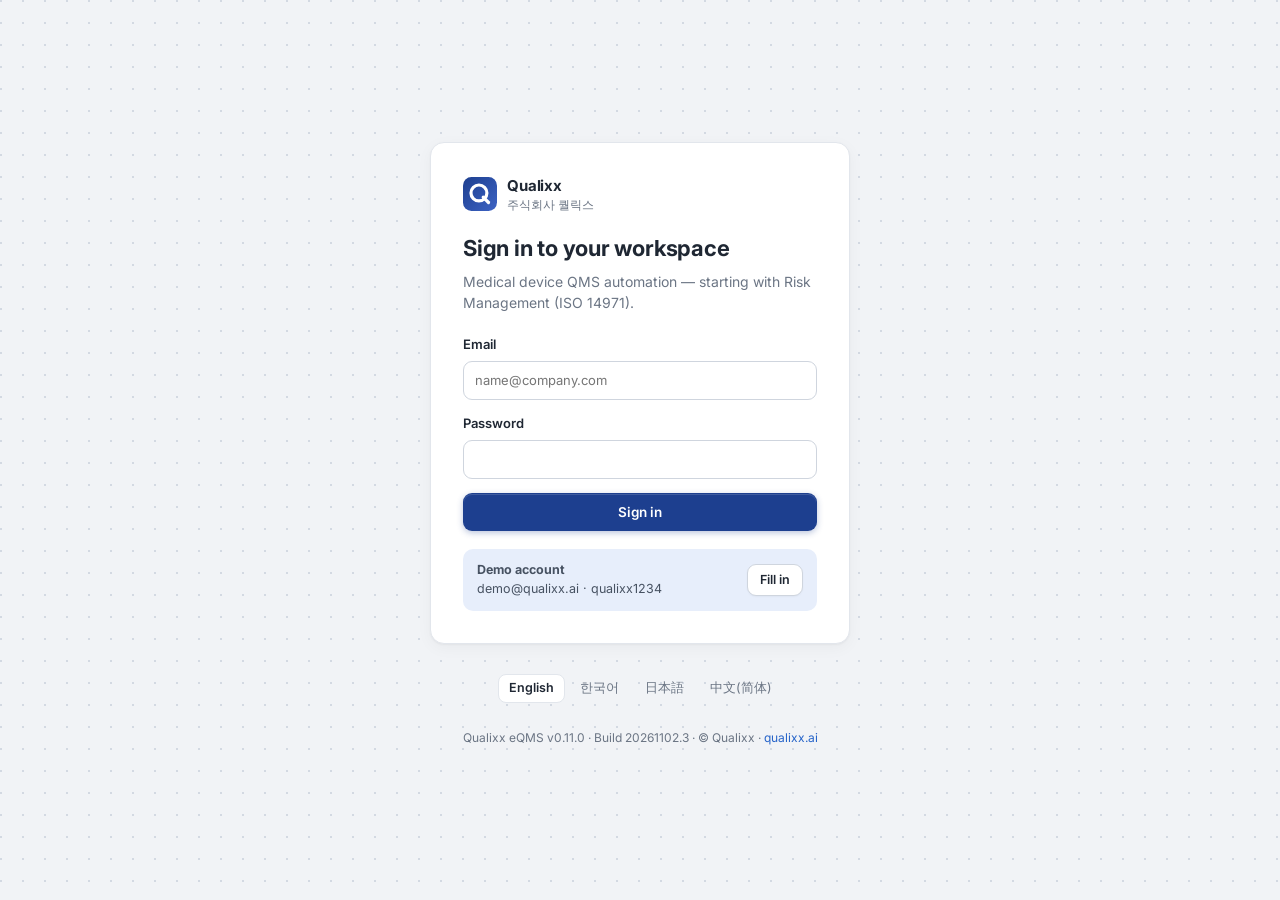
==== commit 49eb2170: "App v0.11.0: full text of manual and procedures (anonymized template), procedures in sidebar" ====
--- a/app/index.html
+++ b/app/index.html
@@ -9,16 +9,17 @@
   <link rel="preconnect" href="https://fonts.googleapis.com">
   <link rel="preconnect" href="https://fonts.gstatic.com" crossorigin>
   <link rel="stylesheet" href="https://fonts.googleapis.com/css2?family=Inter:wght@400;500;600;700&display=swap">
-  <link rel="stylesheet" href="styles.css?v=0.10.0">
+  <link rel="stylesheet" href="styles.css?v=0.11.0">
 </head>
 <body>
   <div id="app" aria-live="polite"></div>
   <div id="modal-root"></div>
   <div id="toast" role="status"></div>
   <noscript>Please enable JavaScript to use this app.</noscript>
-  <script src="data.js?v=0.10.0"></script>
-  <script src="org.js?v=0.10.0"></script>
-  <script src="i18n.js?v=0.10.0"></script>
-  <script src="app.js?v=0.10.0"></script>
+  <script src="data.js?v=0.11.0"></script>
+  <script src="org.js?v=0.11.0"></script>
+  <script src="content.js?v=0.11.0"></script>
+  <script src="i18n.js?v=0.11.0"></script>
+  <script src="app.js?v=0.11.0"></script>
 </body>
 </html>
--- a/app/styles.css
+++ b/app/styles.css
@@ -901,3 +901,35 @@
 .theme-sw { display: flex; gap: 4px; margin-left: auto; }
 .theme-sw i { width: 12px; height: 12px; border-radius: 50%; border: 1px solid rgba(0, 0, 0, .08); }
 .theme-label { display: flex; align-items: center; gap: 6px; }
+/* ---------- v0.11 document full text + procedures in sidebar ---------- */
+.body-card { display: grid; grid-template-columns: 220px 1fr; gap: 0; margin: 16px 0; padding: 0; overflow: visible; }
+.body-toc { position: sticky; top: 12px; align-self: start; display: flex; flex-direction: column; gap: 2px; padding: 20px 14px; border-right: 1px solid var(--line); }
+.body-toc strong { font-size: 13px; margin: 0 6px 6px; }
+.body-toc button:not(.btn) { border: 0; background: none; font: inherit; font-size: 12.5px; color: var(--ink-2); text-align: left; padding: 6px 8px; border-radius: 8px; cursor: pointer; }
+.body-toc button:not(.btn):hover { background: var(--surface-2); color: var(--accent); }
+.body-toc .btn { margin-top: 12px; align-self: flex-start; }
+.body-doc { padding: 24px 32px 32px; min-width: 0; }
+.body-note { margin-bottom: 16px; }
+.body-head { margin-bottom: 8px; } .body-head th { width: 90px; }
+.body-sec { padding-top: 14px; margin-top: 14px; border-top: 1px solid var(--line); scroll-margin-top: 16px; }
+.body-sec h3 { margin: 0 0 10px; font-size: 16px; }
+.body-sec p { margin: 0 0 8px; line-height: 1.75; font-size: 14px; }
+.body-steps { list-style: none; padding: 0; margin: 0; display: grid; gap: 10px; }
+.body-steps li { padding: 10px 14px; border: 1px solid var(--line); border-radius: 12px; background: var(--surface-2); }
+.body-steps h4 { margin: 0 0 4px; font-size: 14px; }
+.body-steps p { margin: 0; }
+.body-list { margin: 0; padding-left: 18px; line-height: 1.8; font-size: 14px; }
+.body-table th { width: auto; }
+.proc-toggle { display: flex; align-items: center; gap: 6px; width: 100%; border: 0; background: none; font: inherit; font-size: 11.5px; color: var(--muted); padding: 2px 8px 4px 26px; cursor: pointer; text-align: left; }
+.proc-toggle .ic { width: 12px; height: 12px; transition: transform .15s; } .proc-toggle.open .ic { transform: rotate(90deg); }
+.proc-toggle:hover { color: var(--accent); }
+.proc-list { display: flex; flex-direction: column; gap: 1px; margin: 0 0 6px 16px; padding-left: 6px; border-left: 1px dashed var(--line-strong); max-height: 360px; overflow-y: auto; }
+.nav-item.sub2 { height: 28px; font-size: 12.5px; padding-left: 8px; gap: 6px; }
+.nav-item.sub2 span:last-child { white-space: nowrap; overflow: hidden; text-overflow: ellipsis; min-width: 0; }
+.nav-item.sub2 .nav-code { width: 30px; }
+@media (max-width: 900px) { .body-card { grid-template-columns: 1fr; } .body-toc { position: static; border-right: 0; border-bottom: 1px solid var(--line); flex-direction: row; flex-wrap: wrap; } .body-doc { padding: 16px; } }
+@media print { .body-card { display: block; border: 0; } .body-doc { padding: 0; } }
+.body-ok { background: var(--good-soft); color: var(--good); }
+.rd-h2 { margin: 16px 0 8px; font-size: 14.5px; } .rd-h3 { margin: 12px 0 6px; font-size: 13.5px; }
+.body-doc .table-wrap { margin: 8px 0 12px; }
+.body-table td, .body-table th { font-size: 13px; white-space: pre-wrap; }
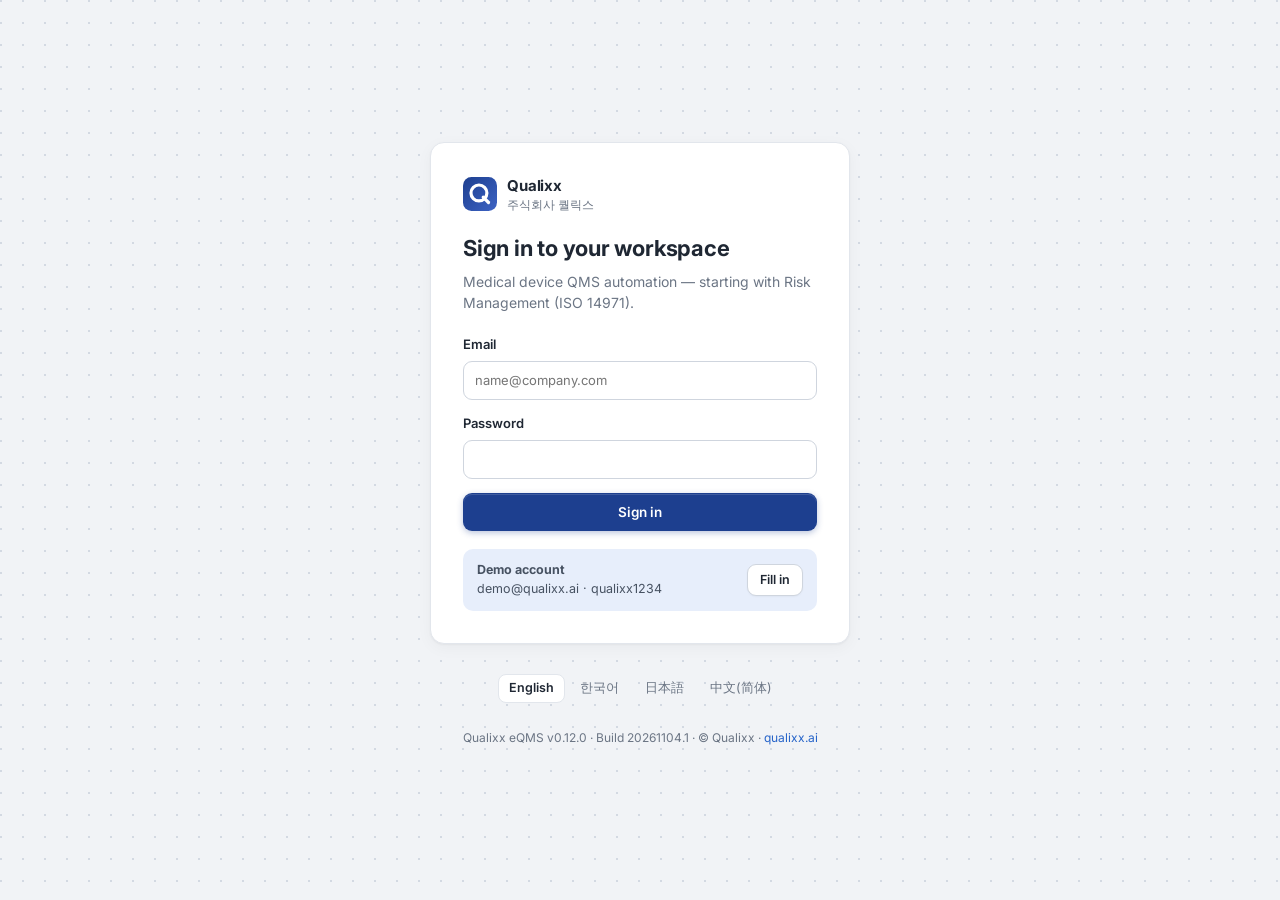
==== commit e65a40ef: "App v0.12.0: top-level sections in top bar with contextual side menu; one place per procedure (text " ====
--- a/app/index.html
+++ b/app/index.html
@@ -9,17 +9,17 @@
   <link rel="preconnect" href="https://fonts.googleapis.com">
   <link rel="preconnect" href="https://fonts.gstatic.com" crossorigin>
   <link rel="stylesheet" href="https://fonts.googleapis.com/css2?family=Inter:wght@400;500;600;700&display=swap">
-  <link rel="stylesheet" href="styles.css?v=0.11.0">
+  <link rel="stylesheet" href="styles.css?v=0.12.0">
 </head>
 <body>
   <div id="app" aria-live="polite"></div>
   <div id="modal-root"></div>
   <div id="toast" role="status"></div>
   <noscript>Please enable JavaScript to use this app.</noscript>
-  <script src="data.js?v=0.11.0"></script>
-  <script src="org.js?v=0.11.0"></script>
-  <script src="content.js?v=0.11.0"></script>
-  <script src="i18n.js?v=0.11.0"></script>
-  <script src="app.js?v=0.11.0"></script>
+  <script src="data.js?v=0.12.0"></script>
+  <script src="org.js?v=0.12.0"></script>
+  <script src="content.js?v=0.12.0"></script>
+  <script src="i18n.js?v=0.12.0"></script>
+  <script src="app.js?v=0.12.0"></script>
 </body>
 </html>
--- a/app/styles.css
+++ b/app/styles.css
@@ -933,3 +933,97 @@
 .rd-h2 { margin: 16px 0 8px; font-size: 14.5px; } .rd-h3 { margin: 12px 0 6px; font-size: 13.5px; }
 .body-doc .table-wrap { margin: 8px 0 12px; }
 .body-table td, .body-table th { font-size: 13px; white-space: pre-wrap; }
+
+/* ===== v0.12 navigation: top sections + contextual side menu ===== */
+.topnav { position: sticky; top: 0; z-index: 25; height: 58px; display: flex; align-items: center; gap: 14px; padding: 0 18px; background: var(--surface); border-bottom: 1px solid var(--line); }
+.topnav .menu-btn { flex: none; }
+.top-brand { display: flex; align-items: center; gap: 10px; color: var(--ink); min-width: 0; flex: none; max-width: 230px; }
+.top-brand:hover { text-decoration: none; }
+.top-brand img { height: 30px; max-width: 110px; object-fit: contain; }
+.top-brand .org-logo { width: 32px; height: 32px; font-size: 12.5px; border-radius: 9px; }
+.top-brand > span:last-child { display: flex; flex-direction: column; min-width: 0; line-height: 1.2; }
+.top-brand strong { font-size: 14px; white-space: nowrap; overflow: hidden; text-overflow: ellipsis; }
+.top-brand small { font-size: 11px; color: var(--muted); white-space: nowrap; overflow: hidden; text-overflow: ellipsis; }
+.top-tabs { display: flex; align-items: stretch; gap: 2px; height: 100%; margin-left: 10px; }
+.top-tab { display: inline-flex; align-items: center; gap: 8px; padding: 0 14px; color: var(--ink-2); font-weight: 600; font-size: 14px; border-bottom: 2.5px solid transparent; margin-bottom: -1px; position: relative; white-space: nowrap; }
+.top-tab:hover { color: var(--ink); text-decoration: none; background: var(--surface-2); }
+.top-tab.on { color: var(--accent); border-bottom-color: var(--accent); }
+.top-tab .ic, .top-tab svg { width: 17px; height: 17px; }
+.top-tab em.count { font-style: normal; font-size: 10.5px; font-weight: 700; padding: 1px 6px; border-radius: 9px; background: var(--bad); color: #fff; }
+.top-right { margin-left: auto; display: flex; align-items: center; gap: 8px; }
+.top-search { display: flex; align-items: center; gap: 8px; height: 34px; padding: 0 10px; min-width: 190px; border: 1px solid var(--line); border-radius: 10px; color: var(--muted); background: var(--surface-2); font: inherit; font-size: 13px; cursor: pointer; }
+.top-search kbd { margin-left: auto; font-family: inherit; font-size: 10.5px; color: var(--muted); border: 1px solid var(--line); border-radius: 5px; padding: 1px 5px; background: var(--surface); }
+.top-search:hover { border-color: var(--accent); }
+.top-lang { font-size: 11px; font-weight: 700; letter-spacing: .04em; color: var(--ink-2); border: 1px solid var(--line); border-radius: 8px; height: 30px; padding: 0 8px; display: inline-grid; place-items: center; }
+.top-lang:hover { text-decoration: none; border-color: var(--accent); color: var(--accent); }
+.user-menu { position: relative; }
+.avatar-btn { border: 0; background: none; padding: 0; cursor: pointer; border-radius: 10px; }
+.avatar-btn .avatar { width: 34px; height: 34px; }
+.user-pop { position: absolute; right: 0; top: 44px; width: 220px; background: var(--surface); border: 1px solid var(--line); border-radius: 12px; box-shadow: 0 16px 40px rgba(15, 23, 42, .16); padding: 6px; z-index: 40; }
+.user-pop p { display: flex; flex-direction: column; padding: 8px 10px 10px; margin: 0 0 4px; border-bottom: 1px solid var(--line); }
+.user-pop a, .user-pop button { display: flex; align-items: center; gap: 10px; width: 100%; padding: 8px 10px; border-radius: 8px; border: 0; background: none; font: inherit; font-size: 13.5px; color: var(--ink-2); cursor: pointer; text-align: left; }
+.user-pop a:hover, .user-pop button:hover { background: var(--surface-2); color: var(--ink); text-decoration: none; }
+
+.layout { grid-template-columns: 236px 1fr; min-height: calc(100vh - 58px); }
+.sidebar.subnav { top: 58px; height: calc(100vh - 58px); padding: 14px 12px; gap: 4px; }
+.subnav-title { display: flex; align-items: center; gap: 8px; margin: 2px 6px 8px; font-size: 15px; font-weight: 700; color: var(--ink); }
+.subnav-title svg { width: 18px; height: 18px; color: var(--accent); }
+.subnav .side-label { margin: 14px 10px 4px; }
+.subnav .side-label small { font-weight: 600; letter-spacing: 0; margin-left: 4px; }
+.subnav .nav-item { height: 34px; }
+.subnav .nav-item.on::before { left: -12px; }
+.nav-item .nav-hint { display: none; }
+.nav-item.sub .dot-ic { width: 6px; height: 6px; border-radius: 50%; background: var(--line); flex: none; }
+:root[data-subnav="off"] .layout { grid-template-columns: 1fr; }
+:root[data-subnav="off"] .sidebar.subnav { display: none; }
+
+/* procedure hub strip: text and work of the same procedure */
+.proc-strip { display: flex; align-items: center; gap: 14px; flex-wrap: wrap; padding: 10px 12px; margin: -6px 0 18px; border: 1px solid var(--line); border-radius: 12px; background: var(--surface); }
+.ps-name { display: flex; align-items: baseline; gap: 8px; min-width: 0; flex: 1; }
+.ps-name .code-badge { font-size: 12px; vertical-align: 0; }
+.ps-name strong { font-size: 14px; }
+.ps-name small { white-space: nowrap; overflow: hidden; text-overflow: ellipsis; }
+.seg { display: inline-flex; padding: 3px; border-radius: 10px; background: var(--surface-2); border: 1px solid var(--line); }
+.seg a { display: inline-flex; align-items: center; gap: 6px; padding: 6px 12px; border-radius: 8px; font-size: 13px; font-weight: 600; color: var(--ink-2); }
+.seg a:hover { text-decoration: none; color: var(--ink); }
+.seg a.on { background: var(--surface); color: var(--accent); box-shadow: 0 1px 3px rgba(15, 23, 42, .12); }
+.seg a svg { width: 15px; height: 15px; }
+.seg .live-dot { margin-left: 2px; }
+.star-btn.pinned { color: #f59e0b; border-color: #f59e0b; }
+
+@media (max-width: 1100px) {
+  .top-search { min-width: 0; }
+  .top-search span, .top-search kbd { display: none; }
+  .top-brand small { display: none; }
+}
+@media (max-width: 820px) {
+  .topnav { padding: 0 12px; gap: 10px; height: 54px; }
+  .top-brand { max-width: 150px; }
+  .top-tabs { position: fixed; left: 0; right: 0; bottom: 0; height: 60px; margin: 0; z-index: 26; background: var(--surface); border-top: 1px solid var(--line); justify-content: space-around; padding-bottom: env(safe-area-inset-bottom); }
+  .top-tab { flex-direction: column; justify-content: center; gap: 3px; padding: 0 6px; font-size: 11px; border-bottom: 0; border-top: 2.5px solid transparent; flex: 1; }
+  .top-tab.on { border-top-color: var(--accent); background: none; }
+  .top-tab em.count { position: absolute; top: 6px; left: calc(50% + 6px); }
+  .top-lang { display: none; }
+  .layout { min-height: 0; grid-template-columns: 1fr; }
+  .sidebar.subnav { top: 0; height: 100vh; z-index: 30; }
+  :root[data-subnav="off"] .sidebar.subnav { display: flex; }
+  .content { padding-bottom: 64px; }
+  .proc-strip { gap: 10px; }
+  .ps-name small { display: none; }
+}
+@media print { .topnav, .top-tabs, .proc-strip { display: none !important; } .layout { display: block; } }
+:root[data-mode="dark"] .topnav, :root[data-mode="dark"] .top-tabs { background: color-mix(in srgb, var(--bg) 82%, transparent); backdrop-filter: blur(14px); -webkit-backdrop-filter: blur(14px); }
+:root[data-mode="dark"] .user-pop, :root[data-mode="dark"] .proc-strip { background: var(--surface); }
+:root[data-mode="dark"] .seg a.on { background: color-mix(in srgb, var(--accent) 18%, transparent); }
+/* link colour guard: theme rule ":root:not([data-mode=dark]) a" must not recolour navigation */
+:root .topnav .top-tab, :root .topnav .top-lang, :root .topnav .user-pop a { color: var(--ink-2); }
+:root .topnav .top-tab.on { color: var(--accent); }
+:root .topnav .top-brand { color: var(--ink); }
+:root .subnav .nav-item { color: var(--ink-2); }
+:root .subnav .nav-item.on { color: var(--accent); }
+:root .proc-strip .seg a { color: var(--ink-2); }
+:root .proc-strip .seg a.on { color: var(--accent); }
+:root .steps a.on { color: #fff; }
+:root[data-mode="dark"] .topnav .top-tab.on, :root[data-mode="dark"] .subnav .nav-item.on, :root[data-mode="dark"] .proc-strip .seg a.on { color: var(--link); }
+:root[data-mode="dark"] .topnav .top-tab.on { border-bottom-color: var(--link); }
+@media (max-width: 820px) { .ps-name { flex: 1 1 100%; } .proc-strip .seg { flex: 1; } .proc-strip .seg a { flex: 1; justify-content: center; padding: 6px 8px; } }
